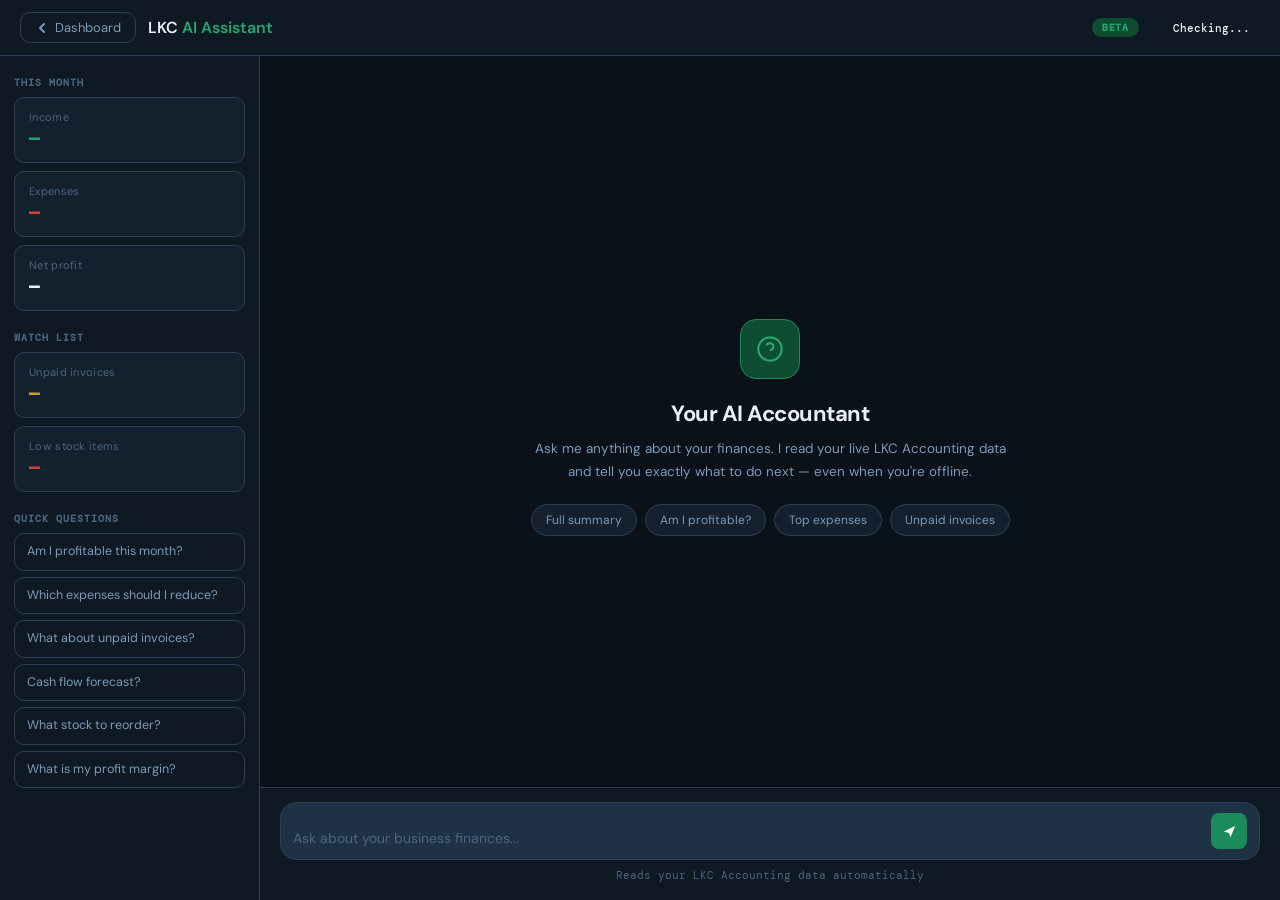
==== ai-assistant.html @ 9baa7f08 "Rename ai-assistan.html to ai-assistant.html" ====
<!DOCTYPE html>
<html lang="en">
<head>
<meta charset="UTF-8">
<meta name="viewport" content="width=device-width, initial-scale=1.0, viewport-fit=cover">
<meta name="apple-mobile-web-app-capable" content="yes">
<meta name="apple-mobile-web-app-title" content="AI Assistant">
<meta name="theme-color" content="#0f1923">
<title>AI Assistant — ProBooks</title>
<link rel="preconnect" href="https://fonts.googleapis.com">
<link href="https://fonts.googleapis.com/css2?family=DM+Sans:opsz,wght@9..40,300;9..40,400;9..40,500;9..40,600;9..40,700&family=DM+Mono:wght@400;500&display=swap" rel="stylesheet">
<style>
*,*::before,*::after{box-sizing:border-box;margin:0;padding:0;}
:root{
  --bg-deepest:#0a1119;
  --bg-dark:#0f1923;
  --bg-card:#14202e;
  --bg-card2:#1a2a3a;
  --bg-input:#1f3145;
  --border:#2a3f55;
  --border-light:#1e3047;
  --accent:#1a8c5a;
  --accent-light:#22a870;
  --accent-dim:#0e4d32;
  --gold:#c9a227;
  --gold-dim:#7a5c0e;
  --danger:#d94040;
  --warn:#d97706;
  --text-primary:#e8f0f8;
  --text-secondary:#7a9ab8;
  --text-muted:#4a6580;
  --radius:10px;
  --radius-lg:16px;
  --font:'DM Sans',system-ui,sans-serif;
  --mono:'DM Mono',monospace;
  --sidebar:260px;
  --topbar:56px;
}
html,body{height:100%;background:var(--bg-deepest);color:var(--text-primary);font-family:var(--font);font-size:15px;overflow:hidden;}

/* ── TOPBAR ── */
.topbar{position:fixed;left:0;right:0;top:0;height:var(--topbar);background:var(--bg-dark);border-bottom:1px solid var(--border);display:flex;align-items:center;padding:0 20px;gap:12px;z-index:100;}
.back-btn{display:flex;align-items:center;gap:6px;background:none;border:1.5px solid var(--border);border-radius:var(--radius);padding:6px 14px;color:var(--text-secondary);font-family:var(--font);font-size:13px;cursor:pointer;transition:all .15s;}
.back-btn:hover{border-color:var(--accent);color:var(--accent-light);}
.back-btn svg{width:14px;height:14px;stroke:currentColor;fill:none;stroke-width:2;stroke-linecap:round;}
.topbar-title{font-size:16px;font-weight:600;flex:1;}
.topbar-title span{color:var(--accent-light);}
.ai-badge{font-size:10px;font-weight:600;letter-spacing:.8px;text-transform:uppercase;background:var(--accent-dim);color:var(--accent-light);padding:3px 10px;border-radius:20px;font-family:var(--mono);}
.online-badge{font-size:11px;padding:3px 10px;border-radius:20px;font-weight:500;font-family:var(--mono);}
.online-badge.online{background:rgba(26,140,90,.2);color:var(--accent-light);}
.online-badge.offline{background:rgba(74,101,128,.15);color:var(--text-muted);}
.biz-label{font-size:12px;color:var(--gold);font-family:var(--mono);font-weight:500;}

/* ── LAYOUT ── */
.layout{display:flex;height:100vh;padding-top:var(--topbar);}

/* ── SIDEBAR ── */
.sidebar{width:var(--sidebar);flex-shrink:0;background:var(--bg-dark);border-right:1px solid var(--border);display:flex;flex-direction:column;overflow-y:auto;padding:20px 14px;gap:20px;}
.sidebar-section-label{font-size:10px;font-weight:600;color:var(--text-muted);letter-spacing:1px;text-transform:uppercase;font-family:var(--mono);margin-bottom:8px;}
.stat-card{background:var(--bg-card);border:1px solid var(--border);border-radius:var(--radius);padding:12px 14px;margin-bottom:8px;}
.stat-card:last-child{margin-bottom:0;}
.stat-name{font-size:11px;color:var(--text-muted);margin-bottom:4px;letter-spacing:.3px;}
.stat-value{font-size:17px;font-weight:700;font-family:var(--mono);letter-spacing:-.3px;}
.stat-value.pos{color:var(--accent-light);}
.stat-value.neg{color:var(--danger);}
.stat-value.warn{color:var(--gold);}
.stat-value.neutral{color:var(--text-primary);}
.chip-group{display:flex;flex-direction:column;gap:6px;}
.chip{background:none;border:1.5px solid var(--border);border-radius:var(--radius);padding:9px 12px;font-size:12.5px;color:var(--text-secondary);cursor:pointer;text-align:left;font-family:var(--font);line-height:1.4;transition:all .15s;}
.chip:hover{background:var(--accent-dim);border-color:var(--accent);color:var(--accent-light);}

/* ── CHAT AREA ── */
.chat-main{flex:1;display:flex;flex-direction:column;overflow:hidden;min-width:0;}
.messages{flex:1;overflow-y:auto;padding:28px 28px 16px;display:flex;flex-direction:column;gap:18px;scroll-behavior:smooth;}
.messages::-webkit-scrollbar{width:3px;}
.messages::-webkit-scrollbar-thumb{background:var(--border);border-radius:4px;}

/* ── WELCOME ── */
.welcome{max-width:480px;margin:auto;text-align:center;padding:20px 0;}
.welcome-icon{width:60px;height:60px;border-radius:var(--radius-lg);background:var(--accent-dim);border:1.5px solid var(--accent);display:flex;align-items:center;justify-content:center;margin:0 auto 20px;}
.welcome-icon svg{width:28px;height:28px;stroke:var(--accent-light);fill:none;stroke-width:1.8;}
.welcome h2{font-size:22px;font-weight:700;letter-spacing:-.5px;margin-bottom:10px;}
.welcome p{font-size:13.5px;color:var(--text-secondary);line-height:1.7;}
.welcome-chips{display:flex;flex-wrap:wrap;gap:8px;justify-content:center;margin-top:20px;}
.welcome-chip{background:var(--bg-card);border:1.5px solid var(--border);border-radius:20px;padding:7px 14px;font-size:12px;color:var(--text-secondary);cursor:pointer;font-family:var(--font);transition:all .15s;}
.welcome-chip:hover{border-color:var(--accent);color:var(--accent-light);}

/* ── MESSAGES ── */
.msg{display:flex;gap:10px;max-width:640px;}
.msg.user{flex-direction:row-reverse;align-self:flex-end;}
.msg.ai{align-self:flex-start;}
.avatar{width:32px;height:32px;border-radius:8px;display:flex;align-items:center;justify-content:center;font-size:10px;font-weight:700;font-family:var(--mono);flex-shrink:0;letter-spacing:.5px;}
.ai .avatar{background:var(--accent-dim);color:var(--accent-light);border:1px solid var(--accent);}
.user .avatar{background:var(--bg-card2);color:var(--text-secondary);border:1px solid var(--border);}
.bubble{padding:12px 15px;border-radius:var(--radius-lg);font-size:13.5px;line-height:1.7;max-width:520px;}
.ai .bubble{background:var(--bg-card);border:1px solid var(--border);color:var(--text-primary);border-radius:4px var(--radius-lg) var(--radius-lg) var(--radius-lg);}
.user .bubble{background:var(--bg-card2);border:1px solid var(--border-light);color:var(--text-primary);border-radius:var(--radius-lg) 4px var(--radius-lg) var(--radius-lg);}
.offline-note{font-size:11px;color:var(--text-muted);margin-top:6px;font-family:var(--mono);}

/* ── TYPING ── */
.typing-dots{display:flex;gap:5px;align-items:center;padding:2px 0;}
.dot{width:7px;height:7px;border-radius:50%;background:var(--text-muted);animation:pulse 1.3s infinite;}
.dot:nth-child(2){animation-delay:.22s;}
.dot:nth-child(3){animation-delay:.44s;}
@keyframes pulse{0%,60%,100%{opacity:.3;transform:scale(1)}30%{opacity:1;transform:scale(1.25)}}

/* ── INPUT BAR ── */
.input-bar{border-top:1px solid var(--border);background:var(--bg-dark);padding:14px 20px 18px;flex-shrink:0;}
.input-wrap{display:flex;gap:10px;align-items:flex-end;background:var(--bg-input);border:1.5px solid var(--border);border-radius:var(--radius-lg);padding:10px 12px;transition:border-color .2s;}
.input-wrap:focus-within{border-color:var(--accent);}
#userInput{flex:1;border:none;background:none;outline:none;font-size:14px;font-family:var(--font);color:var(--text-primary);resize:none;line-height:1.5;max-height:100px;min-height:21px;}
#userInput::placeholder{color:var(--text-muted);}
.send-btn{width:36px;height:36px;border-radius:8px;background:var(--accent);border:none;cursor:pointer;display:flex;align-items:center;justify-content:center;flex-shrink:0;transition:background .15s;}
.send-btn:hover{background:var(--accent-light);}
.send-btn:disabled{opacity:.35;cursor:not-allowed;}
.send-btn svg{width:15px;height:15px;fill:#fff;}
.input-hint{font-size:11px;color:var(--text-muted);text-align:center;margin-top:8px;font-family:var(--mono);}

/* ── OFFLINE BANNER ── */
.offline-banner{background:rgba(217,119,6,.12);border-bottom:1px solid rgba(217,119,6,.3);padding:8px 20px;font-size:12px;color:var(--gold);display:none;align-items:center;gap:8px;flex-shrink:0;}
.offline-banner.show{display:flex;}
.offline-banner svg{width:14px;height:14px;stroke:var(--gold);fill:none;stroke-width:2;flex-shrink:0;}

/* ── RESPONSIVE ── */
@media(max-width:720px){
  .sidebar{display:none;}
  .messages{padding:20px 16px 12px;}
  .input-bar{padding:10px 14px 14px;}
  .biz-label{display:none;}
}
</style>
</head>
<body>

<!-- TOPBAR -->
<div class="topbar">
  <button class="back-btn" onclick="goBack()">
    <svg viewBox="0 0 14 14"><path d="M9 11L5 7L9 3"/></svg>
    Dashboard
  </button>
  <span class="topbar-title">LKC <span>AI Assistant</span></span>
  <span class="ai-badge">Beta</span>
  <span class="biz-label" id="biz-label"></span>
  <span class="online-badge" id="online-badge">Checking...</span>
</div>

<!-- OFFLINE BANNER -->
<div class="offline-banner" id="offline-banner">
  <svg viewBox="0 0 24 24"><path d="M1 1l22 22M16.72 11.06A10.94 10.94 0 0 1 19 12.55M5 12.55a10.94 10.94 0 0 1 5.17-2.39M10.71 5.05A16 16 0 0 1 22.54 9M1.42 9a15.91 15.91 0 0 1 4.7-2.88M8.53 16.11a6 6 0 0 1 6.95 0M12 20h.01"/></svg>
  You're offline — using smart offline mode. Connect to the internet for full AI responses.
</div>

<!-- LAYOUT -->
<div class="layout">

  <!-- SIDEBAR -->
  <div class="sidebar">
    <div>
      <div class="sidebar-section-label">This month</div>
      <div class="stat-card"><div class="stat-name">Income</div><div class="stat-value pos" id="s-income">—</div></div>
      <div class="stat-card"><div class="stat-name">Expenses</div><div class="stat-value neg" id="s-expenses">—</div></div>
      <div class="stat-card"><div class="stat-name">Net profit</div><div class="stat-value" id="s-profit">—</div></div>
    </div>
    <div>
      <div class="sidebar-section-label">Watch list</div>
      <div class="stat-card"><div class="stat-name">Unpaid invoices</div><div class="stat-value warn" id="s-invoices">—</div></div>
      <div class="stat-card"><div class="stat-name">Low stock items</div><div class="stat-value neg" id="s-stock">—</div></div>
    </div>
    <div>
      <div class="sidebar-section-label">Quick questions</div>
      <div class="chip-group">
        <button class="chip" onclick="ask('Am I profitable this month?')">Am I profitable this month?</button>
        <button class="chip" onclick="ask('Which expenses should I reduce?')">Which expenses should I reduce?</button>
        <button class="chip" onclick="ask('What should I do about unpaid invoices?')">What about unpaid invoices?</button>
        <button class="chip" onclick="ask('Will I have cash flow problems next month?')">Cash flow forecast?</button>
        <button class="chip" onclick="ask('What stock should I reorder urgently?')">What stock to reorder?</button>
        <button class="chip" onclick="ask('What is my profit margin?')">What is my profit margin?</button>
      </div>
    </div>
  </div>

  <!-- CHAT -->
  <div class="chat-main">
    <div class="messages" id="messages">
      <div class="welcome" id="welcome">
        <div class="welcome-icon">
          <svg viewBox="0 0 24 24"><circle cx="12" cy="12" r="10"/><path d="M9.09 9a3 3 0 0 1 5.83 1c0 2-3 3-3 3"/><line x1="12" y1="17" x2="12.01" y2="17"/></svg>
        </div>
        <h2>Your AI Accountant</h2>
        <p>Ask me anything about your finances. I read your live LKC Accounting data and tell you exactly what to do next — even when you're offline.</p>
        <div class="welcome-chips">
          <span class="welcome-chip" onclick="ask('Give me a full summary of my business finances')">Full summary</span>
          <span class="welcome-chip" onclick="ask('Am I making a profit?')">Am I profitable?</span>
          <span class="welcome-chip" onclick="ask('What are my biggest expenses?')">Top expenses</span>
          <span class="welcome-chip" onclick="ask('Do I have any unpaid invoices?')">Unpaid invoices</span>
        </div>
      </div>
    </div>

    <div class="input-bar">
      <div class="input-wrap">
        <textarea id="userInput" rows="1" placeholder="Ask about your business finances..." onkeydown="handleKey(event)" oninput="autoResize(this)"></textarea>
        <button class="send-btn" id="sendBtn" onclick="sendMsg()">
          <svg viewBox="0 0 16 16"><path d="M2 8L14 2L9 14L7.5 9.5L2 8Z"/></svg>
        </button>
      </div>
      <p class="input-hint" id="input-hint">Reads your LKC Accounting data automatically</p>
    </div>
  </div>
</div>

<script>
// ═══════════════════════════════════════════
// DATA READER — reads exact keys from your app
// ═══════════════════════════════════════════
function readData() {
  const config   = safeGet('lkc_config', {});
  const income   = safeGet('lkc_income', []);
  const expenses = safeGet('lkc_expenses', []);
  const invoices = safeGet('lkc_invoices', []);
  const stock    = safeGet('lkc_stock', []);
  return { config, income, expenses, invoices, stock };
}

function safeGet(key, def) {
  try { const v = localStorage.getItem(key); return v ? JSON.parse(v) : def; }
  catch { return def; }
}

function buildContext() {
  const { config, income, expenses, invoices, stock } = readData();

  const now = new Date();
  const thisMonthStr = now.toISOString().slice(0, 7);

  const isThisMonth = r => r.date && r.date.startsWith(thisMonthStr);

  const monthIncome   = income.filter(isThisMonth).reduce((s, r) => s + parseFloat(r.amount || 0), 0);
  const monthExpenses = expenses.filter(isThisMonth).reduce((s, r) => s + parseFloat(r.amount || 0), 0);
  const totalIncome   = income.reduce((s, r) => s + parseFloat(r.amount || 0), 0);
  const totalExpenses = expenses.reduce((s, r) => s + parseFloat(r.amount || 0), 0);
  const netProfit     = totalIncome - totalExpenses;
  const monthProfit   = monthIncome - monthExpenses;
  const margin        = monthIncome > 0 ? Math.round(monthProfit / monthIncome * 100) : 0;

  const unpaidInvoices = invoices.filter(i => i.status === 'unpaid');
  const unpaidTotal    = unpaidInvoices.reduce((s, i) => s + parseFloat(i.total || 0), 0);

  const threshold = parseInt(config.lowStockThreshold || 5);
  const lowStock  = stock.filter(s => parseInt(s.qty || 0) <= threshold);

  // Expense breakdown
  const expByCat = {};
  expenses.filter(isThisMonth).forEach(e => {
    expByCat[e.cat] = (expByCat[e.cat] || 0) + parseFloat(e.amount || 0);
  });
  const topExpenses = Object.entries(expByCat)
    .sort((a, b) => b[1] - a[1])
    .slice(0, 5)
    .map(([c, v]) => `${c}: ${config.currency || 'KES'} ${v.toFixed(0)}`)
    .join(', ');

  // Income breakdown
  const incByCat = {};
  income.filter(isThisMonth).forEach(i => {
    incByCat[i.cat] = (incByCat[i.cat] || 0) + parseFloat(i.amount || 0);
  });
  const topIncome = Object.entries(incByCat)
    .sort((a, b) => b[1] - a[1])
    .slice(0, 3)
    .map(([c, v]) => `${c}: ${config.currency || 'KES'} ${v.toFixed(0)}`)
    .join(', ');

  const lowStockList = lowStock.map(s => `${s.name} (qty: ${s.qty} ${s.unit || ''})`).join(', ');

  const cur = config.currency || 'KES';

  return `
BUSINESS: ${config.bizName || 'Unknown'} | Type: ${config.bizType || 'Not set'} | Currency: ${cur}

THIS MONTH (${thisMonthStr}):
- Income: ${cur} ${monthIncome.toFixed(0)} | Sources: ${topIncome || 'none'}
- Expenses: ${cur} ${monthExpenses.toFixed(0)} | Top categories: ${topExpenses || 'none'}
- Net profit: ${cur} ${monthProfit.toFixed(0)} | Margin: ${margin}%

ALL TIME:
- Total income: ${cur} ${totalIncome.toFixed(0)}
- Total expenses: ${cur} ${totalExpenses.toFixed(0)}
- Net profit/loss: ${cur} ${netProfit.toFixed(0)}

INVOICES:
- Unpaid: ${unpaidInvoices.length} invoices worth ${cur} ${unpaidTotal.toFixed(0)}
- Clients: ${unpaidInvoices.map(i => i.client).join(', ') || 'none'}

STOCK:
- Total items: ${stock.length}
- Low stock (at/below threshold of ${threshold}): ${lowStock.length} items
${lowStockList ? '- Items: ' + lowStockList : ''}

RECORDS COUNT: ${income.length} income, ${expenses.length} expense, ${invoices.length} invoices, ${stock.length} stock items
`.trim();
}

// ═══════════════════════════════════════════
// UPDATE SIDEBAR STATS
// ═══════════════════════════════════════════
function updateSidebar() {
  const { config, income, expenses, invoices, stock } = readData();
  const cur = config.currency || 'KES';
  const fmt = n => cur + ' ' + parseFloat(n || 0).toLocaleString('en-KE', { maximumFractionDigits: 0 });

  const now = new Date();
  const thisMonthStr = now.toISOString().slice(0, 7);
  const isThisMonth = r => r.date && r.date.startsWith(thisMonthStr);

  const monthInc = income.filter(isThisMonth).reduce((s, r) => s + parseFloat(r.amount || 0), 0);
  const monthExp = expenses.filter(isThisMonth).reduce((s, r) => s + parseFloat(r.amount || 0), 0);
  const monthProfit = monthInc - monthExp;
  const threshold = parseInt(config.lowStockThreshold || 5);
  const lowStockCount = stock.filter(s => parseInt(s.qty || 0) <= threshold).length;
  const unpaidInv = invoices.filter(i => i.status === 'unpaid');
  const unpaidTotal = unpaidInv.reduce((s, i) => s + parseFloat(i.total || 0), 0);

  document.getElementById('s-income').textContent   = monthInc   ? fmt(monthInc)   : '—';
  document.getElementById('s-expenses').textContent = monthExp   ? fmt(monthExp)   : '—';

  const profEl = document.getElementById('s-profit');
  profEl.textContent  = (monthInc || monthExp) ? fmt(monthProfit) : '—';
  profEl.className    = 'stat-value ' + (monthProfit >= 0 ? 'pos' : 'neg');

  document.getElementById('s-invoices').textContent = unpaidTotal ? fmt(unpaidTotal) + ' (' + unpaidInv.length + ')' : '—';
  document.getElementById('s-stock').textContent    = lowStockCount ? lowStockCount + ' items' : '—';

  const bizName = config.bizName || '';
  if (bizName) document.getElementById('biz-label').textContent = bizName;
}

// ═══════════════════════════════════════════
// OFFLINE FALLBACK — rule-based responses
// ═══════════════════════════════════════════
function offlineAnswer(question) {
  const { config, income, expenses, invoices, stock } = readData();
  const cur = config.currency || 'KES';
  const fmt = n => cur + ' ' + parseFloat(n || 0).toLocaleString('en-KE', { maximumFractionDigits: 0 });
  const q = question.toLowerCase();

  const now = new Date();
  const thisMonthStr = now.toISOString().slice(0, 7);
  const isThisMonth = r => r.date && r.date.startsWith(thisMonthStr);

  const monthInc = income.filter(isThisMonth).reduce((s, r) => s + parseFloat(r.amount || 0), 0);
  const monthExp = expenses.filter(isThisMonth).reduce((s, r) => s + parseFloat(r.amount || 0), 0);
  const monthProfit = monthInc - monthExp;
  const margin = monthInc > 0 ? Math.round(monthProfit / monthInc * 100) : 0;
  const threshold = parseInt(config.lowStockThreshold || 5);
  const lowStock = stock.filter(s => parseInt(s.qty || 0) <= threshold);
  const unpaidInv = invoices.filter(i => i.status === 'unpaid');
  const unpaidTotal = unpaidInv.reduce((s, i) => s + parseFloat(i.total || 0), 0);

  const expByCat = {};
  expenses.filter(isThisMonth).forEach(e => {
    expByCat[e.cat] = (expByCat[e.cat] || 0) + parseFloat(e.amount || 0);
  });
  const topExp = Object.entries(expByCat).sort((a, b) => b[1] - a[1]);

  // Match question to response
  if (q.includes('profit') || q.includes('profitable') || q.includes('making money')) {
    if (!monthInc && !monthExp) return "No transactions recorded this month yet. Start by adding your income and expenses in the app.";
    if (monthProfit > 0) return `Yes — you're profitable this month. Income is ${fmt(monthInc)}, expenses are ${fmt(monthExp)}, giving you a net profit of ${fmt(monthProfit)} (${margin}% margin). Action: keep expenses below ${fmt(monthInc * 0.6)} to stay healthy.`;
    return `You're running at a loss this month. Income: ${fmt(monthInc)}, Expenses: ${fmt(monthExp)}, Loss: ${fmt(Math.abs(monthProfit))}. Action: identify which expense category is highest and look for ways to reduce it.`;
  }

  if (q.includes('expense') || q.includes('spending') || q.includes('cost') || q.includes('cut')) {
    if (topExp.length === 0) return "No expenses recorded this month yet. Add your expenses in the Expenses section.";
    const top3 = topExp.slice(0, 3).map(([c, v]) => `${c} (${fmt(v)})`).join(', ');
    return `Your top expenses this month are: ${top3}. Total spending: ${fmt(monthExp)}. Action: review your #1 expense — ${topExp[0]?.[0] || 'unknown'} at ${fmt(topExp[0]?.[1] || 0)} — and see if any part of it can be reduced or negotiated.`;
  }

  if (q.includes('invoice') || q.includes('unpaid') || q.includes('owed') || q.includes('clients owe')) {
    if (unpaidInv.length === 0) return "Great news — you have no unpaid invoices right now. All clients are settled.";
    const clients = unpaidInv.map(i => i.client).join(', ');
    return `You have ${unpaidInv.length} unpaid invoice${unpaidInv.length > 1 ? 's' : ''} worth ${fmt(unpaidTotal)}. Client${unpaidInv.length > 1 ? 's' : ''}: ${clients}. Action: send a payment reminder to the oldest unpaid invoice today — the longer you wait, the harder it gets to collect.`;
  }

  if (q.includes('stock') || q.includes('reorder') || q.includes('inventory') || q.includes('low')) {
    if (lowStock.length === 0) return "All your stock items are above the reorder level. No urgent restocking needed.";
    const items = lowStock.slice(0, 4).map(s => `${s.name} (${s.qty} ${s.unit || ''} left)`).join(', ');
    return `You have ${lowStock.length} item${lowStock.length > 1 ? 's' : ''} running low: ${items}. Action: reorder ${lowStock[0]?.name || 'the first item'} urgently to avoid running out and losing sales.`;
  }

  if (q.includes('cash flow') || q.includes('next month') || q.includes('forecast')) {
    const avg = monthInc > 0 ? monthInc : 0;
    return `Based on this month, your income is ${fmt(monthInc)} and expenses are ${fmt(monthExp)}. ${monthProfit >= 0 ? `You have a buffer of ${fmt(monthProfit)} — try to keep this as a reserve.` : `You're spending more than you earn by ${fmt(Math.abs(monthProfit))} — urgent action needed to reduce costs or increase income.`} Action: aim to collect those unpaid invoices (${fmt(unpaidTotal)}) this week to improve your cash position.`;
  }

  if (q.includes('summary') || q.includes('overview') || q.includes('how am i doing') || q.includes('status')) {
    const status = monthProfit >= 0 ? 'profitable' : 'running at a loss';
    return `${config.bizName || 'Your business'} is currently ${status}. This month: income ${fmt(monthInc)}, expenses ${fmt(monthExp)}, net ${fmt(monthProfit)} (${margin}% margin). You have ${unpaidInv.length} unpaid invoice${unpaidInv.length !== 1 ? 's' : ''} worth ${fmt(unpaidTotal)} and ${lowStock.length} low stock alert${lowStock.length !== 1 ? 's' : ''}. Action: ${unpaidTotal > 0 ? 'chase your unpaid invoices first — that money is already earned.' : lowStock.length > 0 ? 'restock low items before you run out.' : 'keep monitoring your expense-to-income ratio.'}`;
  }

  if (q.includes('margin') || q.includes('percentage') || q.includes('%')) {
    return `Your profit margin this month is ${margin}%. Income: ${fmt(monthInc)}, Profit: ${fmt(monthProfit)}. ${margin >= 30 ? 'That\'s a healthy margin — well done.' : margin >= 10 ? 'Margin is moderate. Look for ways to cut costs or raise prices slightly.' : 'Margin is thin. Focus on reducing your top expense category to improve it.'} Action: aim for at least a 25% margin consistently.`;
  }

  if (q.includes('income') || q.includes('revenue') || q.includes('sales') || q.includes('earning')) {
    const incByCat = {};
    income.filter(isThisMonth).forEach(i => { incByCat[i.cat] = (incByCat[i.cat] || 0) + parseFloat(i.amount || 0); });
    const top = Object.entries(incByCat).sort((a, b) => b[1] - a[1]).slice(0, 3).map(([c, v]) => `${c}: ${fmt(v)}`).join(', ');
    return `This month's income is ${fmt(monthInc)}. Top sources: ${top || 'no records yet'}. Action: focus on growing your #1 income source — it's your most proven revenue stream.`;
  }

  // Default
  return `Based on your data: income this month is ${fmt(monthInc)}, expenses are ${fmt(monthExp)}, profit is ${fmt(monthProfit)}. You have ${unpaidInv.length} unpaid invoice${unpaidInv.length !== 1 ? 's' : ''} and ${lowStock.length} low stock alert${lowStock.length !== 1 ? 's' : ''}. Connect to the internet for a more detailed answer to your question.`;
}

// ═══════════════════════════════════════════
// CHAT ENGINE
// ═══════════════════════════════════════════
const chatHistory = [];

function addMsg(role, text, isOffline = false) {
  chatHistory.push({ role, content: text });

  const welcome = document.getElementById('welcome');
  if (welcome) welcome.remove();

  const wrap = document.getElementById('messages');
  const div  = document.createElement('div');
  div.className = 'msg ' + (role === 'user' ? 'user' : 'ai');

  const av  = document.createElement('div');
  av.className = 'avatar';
  av.textContent = role === 'user' ? 'YOU' : 'AI';

  const bub = document.createElement('div');
  bub.className = 'bubble';
  bub.textContent = text;

  if (isOffline) {
    const note = document.createElement('div');
    note.className = 'offline-note';
    note.textContent = '⚡ Offline mode — connect for full AI';
    bub.appendChild(note);
  }

  div.appendChild(av);
  div.appendChild(bub);
  wrap.appendChild(div);
  wrap.scrollTop = wrap.scrollHeight;
}

function showTyping() {
  const wrap = document.getElementById('messages');
  const div  = document.createElement('div');
  div.className = 'msg ai';
  div.id = 'typing-indicator';
  const av  = document.createElement('div');
  av.className = 'avatar';
  av.textContent = 'AI';
  const bub = document.createElement('div');
  bub.className = 'bubble';
  bub.innerHTML = '<div class="typing-dots"><div class="dot"></div><div class="dot"></div><div class="dot"></div></div>';
  div.appendChild(av);
  div.appendChild(bub);
  wrap.appendChild(div);
  wrap.scrollTop = wrap.scrollHeight;
}

function removeTyping() {
  const el = document.getElementById('typing-indicator');
  if (el) el.remove();
}

function ask(text) {
  document.getElementById('userInput').value = text;
  sendMsg();
}

function handleKey(e) {
  if (e.key === 'Enter' && !e.shiftKey) { e.preventDefault(); sendMsg(); }
}

function autoResize(el) {
  el.style.height = 'auto';
  el.style.height = Math.min(el.scrollHeight, 100) + 'px';
}

async function sendMsg() {
  const input = document.getElementById('userInput');
  const btn   = document.getElementById('sendBtn');
  const text  = input.value.trim();
  if (!text) return;

  addMsg('user', text);
  input.value = '';
  input.style.height = 'auto';
  btn.disabled = true;
  showTyping();

  // ── OFFLINE MODE ──
  if (!navigator.onLine) {
    await new Promise(r => setTimeout(r, 600)); // feels natural
    removeTyping();
    const reply = offlineAnswer(text);
    addMsg('assistant', reply, true);
    btn.disabled = false;
    input.focus();
    return;
  }

  // ── ONLINE MODE — full AI ──
  const systemPrompt = `You are a smart AI accounting assistant built into LKC Accounting — a professional accounting app for African businesses.

Your job: analyze the user's real business data below and give SHORT, DIRECT, ACTIONABLE advice.

Rules:
- Keep replies under 140 words
- Be specific — use actual figures from the data
- Always end with ONE concrete action the owner should take today
- Speak like a trusted advisor, not a chatbot
- Use the local currency shown in the data
- If data is missing or zero, acknowledge briefly and still give useful advice
- Never mention Claude, Anthropic, or that you are an AI

CURRENT BUSINESS DATA:
${buildContext()}`;

  try {
    const res = await fetch('https://api.anthropic.com/v1/messages', {
      method: 'POST',
      headers: {
        'Content-Type': 'application/json',
        'anthropic-version': '2023-06-01',
        'anthropic-dangerous-direct-browser-access': 'true',
        'x-api-key': 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
      },
      body: JSON.stringify({
        model: 'claude-sonnet-4-6',
        max_tokens: 1000,
        system: systemPrompt,
        messages: chatHistory.slice(-10)
      })
    });

    if (!res.ok) {
      const errData = await res.json().catch(() => ({}));
      console.error('API error:', res.status, errData);
      throw new Error('API returned ' + res.status);
    }

    const data = await res.json();
    removeTyping();
    const reply = data.content?.find(b => b.type === 'text')?.text || 'Sorry, I could not get a response right now.';
    addMsg('assistant', reply);
  } catch (err) {
    console.error('Request failed:', err);
    removeTyping();
    // Fallback to offline if network fails
    const reply = offlineAnswer(text);
    addMsg('assistant', reply, true);
  }

  btn.disabled = false;
  input.focus();
}

// ═══════════════════════════════════════════
// ONLINE / OFFLINE STATUS
// ═══════════════════════════════════════════
function updateStatus() {
  const badge  = document.getElementById('online-badge');
  const banner = document.getElementById('offline-banner');
  const hint   = document.getElementById('input-hint');
  if (navigator.onLine) {
    badge.textContent  = 'Online';
    badge.className    = 'online-badge online';
    banner.classList.remove('show');
    hint.textContent   = 'Reads your LKC Accounting data automatically';
  } else {
    badge.textContent  = 'Offline';
    badge.className    = 'online-badge offline';
    banner.classList.add('show');
    hint.textContent   = 'Offline mode active — basic answers available';
  }
}

function goBack() {
  if (window.history.length > 1) window.history.back();
  else window.location.href = 'index.html';
}

// ═══════════════════════════════════════════
// INIT
// ═══════════════════════════════════════════
window.addEventListener('load', () => {
  updateSidebar();
  updateStatus();
  window.addEventListener('online',  updateStatus);
  window.addEventListener('offline', updateStatus);
});
</script>
</body>
</html>
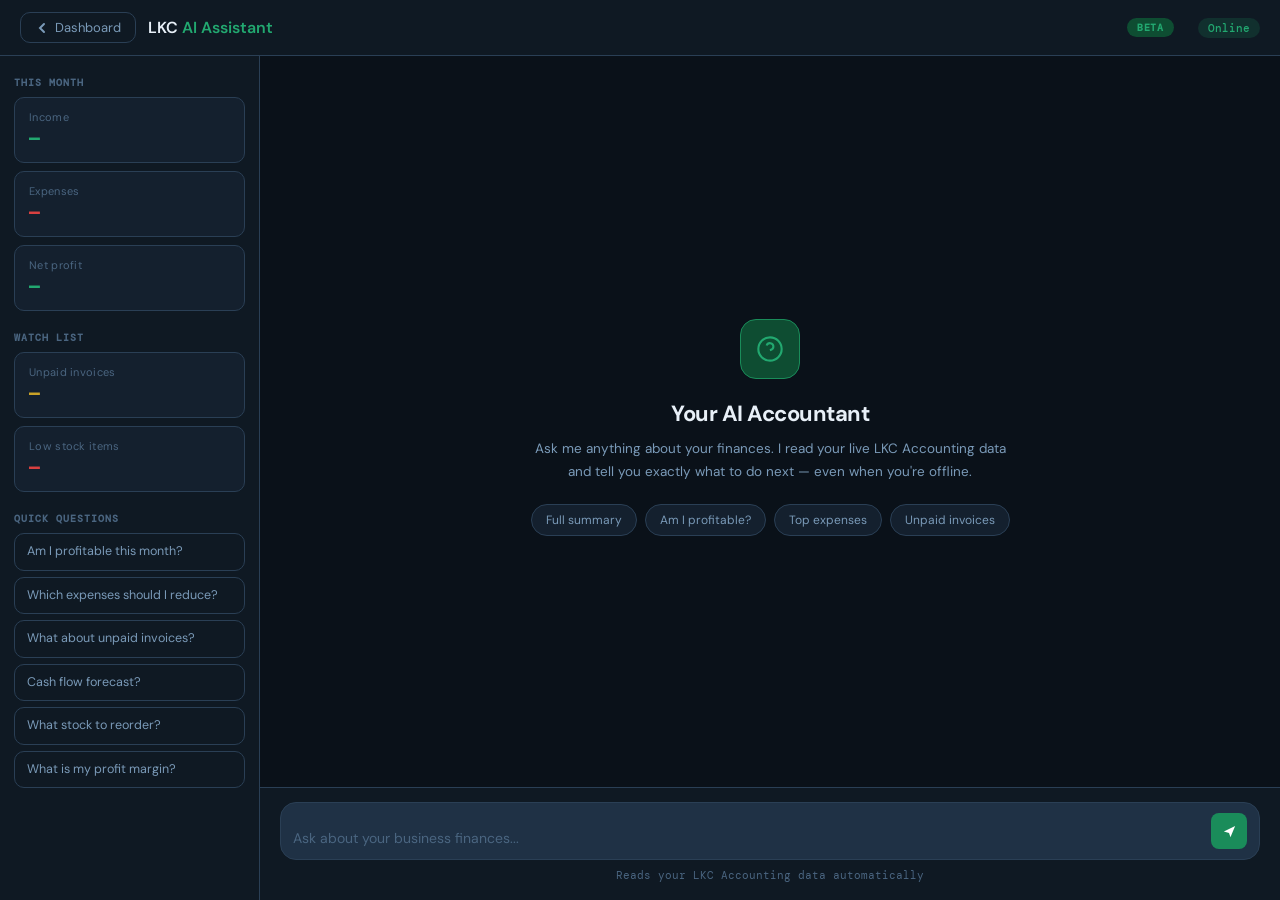
==== commit 63e25ff8: "Update and rename ai-assistant (2).html to ai-assistant.html" ====
--- a/ai-assistant.html
+++ b/ai-assistant.html
@@ -6,7 +6,7 @@
 <meta name="apple-mobile-web-app-capable" content="yes">
 <meta name="apple-mobile-web-app-title" content="AI Assistant">
 <meta name="theme-color" content="#0f1923">
-<title>AI Assistant — ProBooks</title>
+<title>AI Assistant — LKC Accounting</title>
 <link rel="preconnect" href="https://fonts.googleapis.com">
 <link href="https://fonts.googleapis.com/css2?family=DM+Sans:opsz,wght@9..40,300;9..40,400;9..40,500;9..40,600;9..40,700&family=DM+Mono:wght@400;500&display=swap" rel="stylesheet">
 <style>
@@ -508,7 +508,10 @@
     return;
   }
 
-  // ── ONLINE MODE — full AI ──
+  // ── ONLINE MODE — calls your secure backend ──
+  // After deploying to Render, replace the URL below with your actual Render URL
+  const BACKEND_URL = 'lkc-ai-backend.vercel.app';
+
   const systemPrompt = `You are a smart AI accounting assistant built into LKC Accounting — a professional accounting app for African businesses.
 
 Your job: analyze the user's real business data below and give SHORT, DIRECT, ACTIONABLE advice.
@@ -526,17 +529,10 @@
 ${buildContext()}`;
 
   try {
-    const res = await fetch('https://api.anthropic.com/v1/messages', {
+    const res = await fetch(BACKEND_URL, {
       method: 'POST',
-      headers: {
-        'Content-Type': 'application/json',
-        'anthropic-version': '2023-06-01',
-        'anthropic-dangerous-direct-browser-access': 'true',
-        'x-api-key': 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
-      },
+      headers: { 'Content-Type': 'application/json' },
       body: JSON.stringify({
-        model: 'claude-sonnet-4-6',
-        max_tokens: 1000,
         system: systemPrompt,
         messages: chatHistory.slice(-10)
       })
@@ -544,8 +540,8 @@
 
     if (!res.ok) {
       const errData = await res.json().catch(() => ({}));
-      console.error('API error:', res.status, errData);
-      throw new Error('API returned ' + res.status);
+      console.error('Backend error:', res.status, errData);
+      throw new Error('Backend returned ' + res.status);
     }
 
     const data = await res.json();
@@ -555,7 +551,7 @@
   } catch (err) {
     console.error('Request failed:', err);
     removeTyping();
-    // Fallback to offline if network fails
+    // Fallback to offline if backend unreachable
     const reply = offlineAnswer(text);
     addMsg('assistant', reply, true);
   }
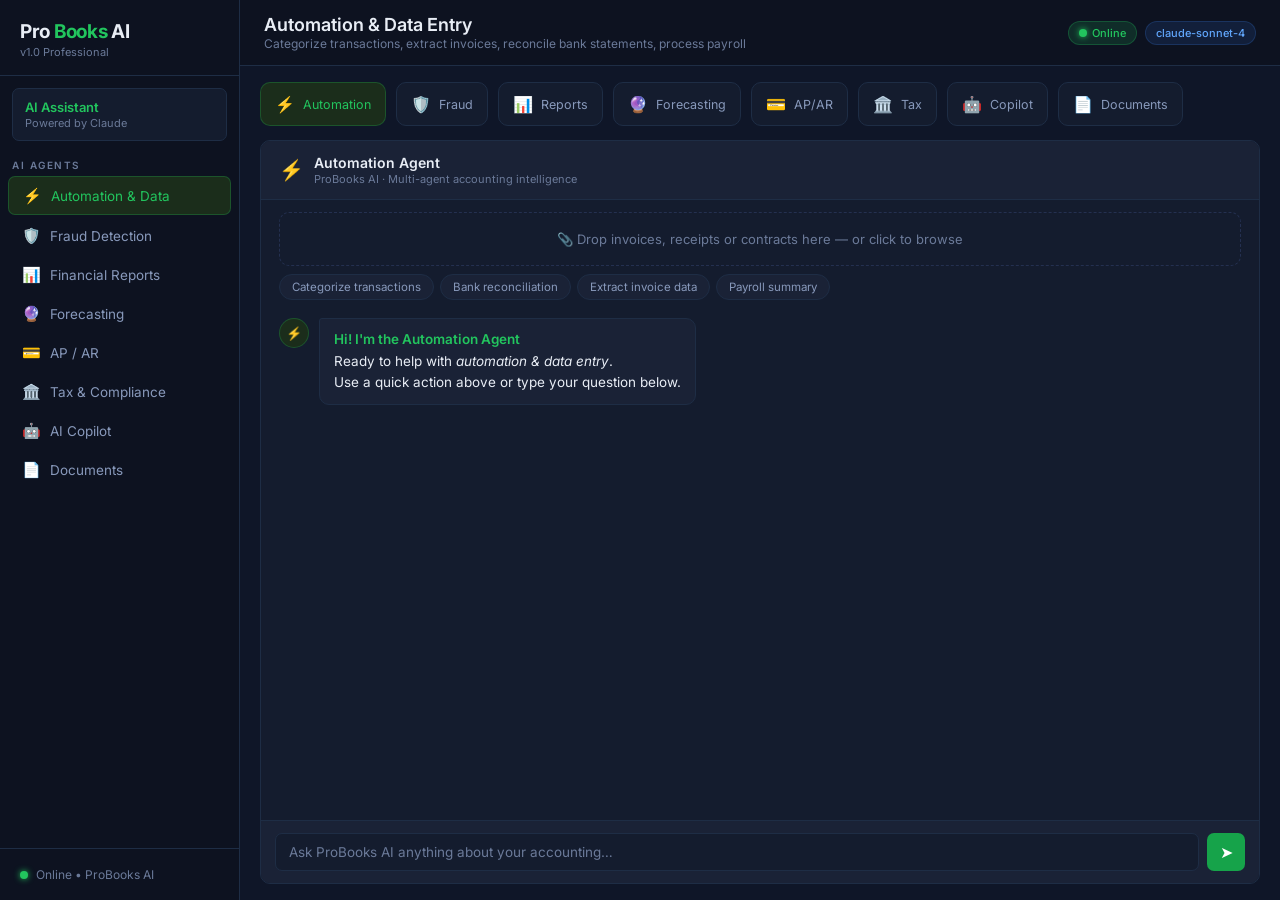
==== commit 53faff9e: "Rename probooks-ai.html to ai-assistant.html" ====
--- a/ai-assistant.html
+++ b/ai-assistant.html
@@ -1,599 +1,704 @@
 <!DOCTYPE html>
 <html lang="en">
 <head>
-<meta charset="UTF-8">
-<meta name="viewport" content="width=device-width, initial-scale=1.0, viewport-fit=cover">
-<meta name="apple-mobile-web-app-capable" content="yes">
-<meta name="apple-mobile-web-app-title" content="AI Assistant">
-<meta name="theme-color" content="#0f1923">
-<title>AI Assistant — LKC Accounting</title>
-<link rel="preconnect" href="https://fonts.googleapis.com">
-<link href="https://fonts.googleapis.com/css2?family=DM+Sans:opsz,wght@9..40,300;9..40,400;9..40,500;9..40,600;9..40,700&family=DM+Mono:wght@400;500&display=swap" rel="stylesheet">
-<style>
-*,*::before,*::after{box-sizing:border-box;margin:0;padding:0;}
-:root{
-  --bg-deepest:#0a1119;
-  --bg-dark:#0f1923;
-  --bg-card:#14202e;
-  --bg-card2:#1a2a3a;
-  --bg-input:#1f3145;
-  --border:#2a3f55;
-  --border-light:#1e3047;
-  --accent:#1a8c5a;
-  --accent-light:#22a870;
-  --accent-dim:#0e4d32;
-  --gold:#c9a227;
-  --gold-dim:#7a5c0e;
-  --danger:#d94040;
-  --warn:#d97706;
-  --text-primary:#e8f0f8;
-  --text-secondary:#7a9ab8;
-  --text-muted:#4a6580;
-  --radius:10px;
-  --radius-lg:16px;
-  --font:'DM Sans',system-ui,sans-serif;
-  --mono:'DM Mono',monospace;
-  --sidebar:260px;
-  --topbar:56px;
-}
-html,body{height:100%;background:var(--bg-deepest);color:var(--text-primary);font-family:var(--font);font-size:15px;overflow:hidden;}
-
-/* ── TOPBAR ── */
-.topbar{position:fixed;left:0;right:0;top:0;height:var(--topbar);background:var(--bg-dark);border-bottom:1px solid var(--border);display:flex;align-items:center;padding:0 20px;gap:12px;z-index:100;}
-.back-btn{display:flex;align-items:center;gap:6px;background:none;border:1.5px solid var(--border);border-radius:var(--radius);padding:6px 14px;color:var(--text-secondary);font-family:var(--font);font-size:13px;cursor:pointer;transition:all .15s;}
-.back-btn:hover{border-color:var(--accent);color:var(--accent-light);}
-.back-btn svg{width:14px;height:14px;stroke:currentColor;fill:none;stroke-width:2;stroke-linecap:round;}
-.topbar-title{font-size:16px;font-weight:600;flex:1;}
-.topbar-title span{color:var(--accent-light);}
-.ai-badge{font-size:10px;font-weight:600;letter-spacing:.8px;text-transform:uppercase;background:var(--accent-dim);color:var(--accent-light);padding:3px 10px;border-radius:20px;font-family:var(--mono);}
-.online-badge{font-size:11px;padding:3px 10px;border-radius:20px;font-weight:500;font-family:var(--mono);}
-.online-badge.online{background:rgba(26,140,90,.2);color:var(--accent-light);}
-.online-badge.offline{background:rgba(74,101,128,.15);color:var(--text-muted);}
-.biz-label{font-size:12px;color:var(--gold);font-family:var(--mono);font-weight:500;}
-
-/* ── LAYOUT ── */
-.layout{display:flex;height:100vh;padding-top:var(--topbar);}
-
-/* ── SIDEBAR ── */
-.sidebar{width:var(--sidebar);flex-shrink:0;background:var(--bg-dark);border-right:1px solid var(--border);display:flex;flex-direction:column;overflow-y:auto;padding:20px 14px;gap:20px;}
-.sidebar-section-label{font-size:10px;font-weight:600;color:var(--text-muted);letter-spacing:1px;text-transform:uppercase;font-family:var(--mono);margin-bottom:8px;}
-.stat-card{background:var(--bg-card);border:1px solid var(--border);border-radius:var(--radius);padding:12px 14px;margin-bottom:8px;}
-.stat-card:last-child{margin-bottom:0;}
-.stat-name{font-size:11px;color:var(--text-muted);margin-bottom:4px;letter-spacing:.3px;}
-.stat-value{font-size:17px;font-weight:700;font-family:var(--mono);letter-spacing:-.3px;}
-.stat-value.pos{color:var(--accent-light);}
-.stat-value.neg{color:var(--danger);}
-.stat-value.warn{color:var(--gold);}
-.stat-value.neutral{color:var(--text-primary);}
-.chip-group{display:flex;flex-direction:column;gap:6px;}
-.chip{background:none;border:1.5px solid var(--border);border-radius:var(--radius);padding:9px 12px;font-size:12.5px;color:var(--text-secondary);cursor:pointer;text-align:left;font-family:var(--font);line-height:1.4;transition:all .15s;}
-.chip:hover{background:var(--accent-dim);border-color:var(--accent);color:var(--accent-light);}
-
-/* ── CHAT AREA ── */
-.chat-main{flex:1;display:flex;flex-direction:column;overflow:hidden;min-width:0;}
-.messages{flex:1;overflow-y:auto;padding:28px 28px 16px;display:flex;flex-direction:column;gap:18px;scroll-behavior:smooth;}
-.messages::-webkit-scrollbar{width:3px;}
-.messages::-webkit-scrollbar-thumb{background:var(--border);border-radius:4px;}
-
-/* ── WELCOME ── */
-.welcome{max-width:480px;margin:auto;text-align:center;padding:20px 0;}
-.welcome-icon{width:60px;height:60px;border-radius:var(--radius-lg);background:var(--accent-dim);border:1.5px solid var(--accent);display:flex;align-items:center;justify-content:center;margin:0 auto 20px;}
-.welcome-icon svg{width:28px;height:28px;stroke:var(--accent-light);fill:none;stroke-width:1.8;}
-.welcome h2{font-size:22px;font-weight:700;letter-spacing:-.5px;margin-bottom:10px;}
-.welcome p{font-size:13.5px;color:var(--text-secondary);line-height:1.7;}
-.welcome-chips{display:flex;flex-wrap:wrap;gap:8px;justify-content:center;margin-top:20px;}
-.welcome-chip{background:var(--bg-card);border:1.5px solid var(--border);border-radius:20px;padding:7px 14px;font-size:12px;color:var(--text-secondary);cursor:pointer;font-family:var(--font);transition:all .15s;}
-.welcome-chip:hover{border-color:var(--accent);color:var(--accent-light);}
-
-/* ── MESSAGES ── */
-.msg{display:flex;gap:10px;max-width:640px;}
-.msg.user{flex-direction:row-reverse;align-self:flex-end;}
-.msg.ai{align-self:flex-start;}
-.avatar{width:32px;height:32px;border-radius:8px;display:flex;align-items:center;justify-content:center;font-size:10px;font-weight:700;font-family:var(--mono);flex-shrink:0;letter-spacing:.5px;}
-.ai .avatar{background:var(--accent-dim);color:var(--accent-light);border:1px solid var(--accent);}
-.user .avatar{background:var(--bg-card2);color:var(--text-secondary);border:1px solid var(--border);}
-.bubble{padding:12px 15px;border-radius:var(--radius-lg);font-size:13.5px;line-height:1.7;max-width:520px;}
-.ai .bubble{background:var(--bg-card);border:1px solid var(--border);color:var(--text-primary);border-radius:4px var(--radius-lg) var(--radius-lg) var(--radius-lg);}
-.user .bubble{background:var(--bg-card2);border:1px solid var(--border-light);color:var(--text-primary);border-radius:var(--radius-lg) 4px var(--radius-lg) var(--radius-lg);}
-.offline-note{font-size:11px;color:var(--text-muted);margin-top:6px;font-family:var(--mono);}
-
-/* ── TYPING ── */
-.typing-dots{display:flex;gap:5px;align-items:center;padding:2px 0;}
-.dot{width:7px;height:7px;border-radius:50%;background:var(--text-muted);animation:pulse 1.3s infinite;}
-.dot:nth-child(2){animation-delay:.22s;}
-.dot:nth-child(3){animation-delay:.44s;}
-@keyframes pulse{0%,60%,100%{opacity:.3;transform:scale(1)}30%{opacity:1;transform:scale(1.25)}}
-
-/* ── INPUT BAR ── */
-.input-bar{border-top:1px solid var(--border);background:var(--bg-dark);padding:14px 20px 18px;flex-shrink:0;}
-.input-wrap{display:flex;gap:10px;align-items:flex-end;background:var(--bg-input);border:1.5px solid var(--border);border-radius:var(--radius-lg);padding:10px 12px;transition:border-color .2s;}
-.input-wrap:focus-within{border-color:var(--accent);}
-#userInput{flex:1;border:none;background:none;outline:none;font-size:14px;font-family:var(--font);color:var(--text-primary);resize:none;line-height:1.5;max-height:100px;min-height:21px;}
-#userInput::placeholder{color:var(--text-muted);}
-.send-btn{width:36px;height:36px;border-radius:8px;background:var(--accent);border:none;cursor:pointer;display:flex;align-items:center;justify-content:center;flex-shrink:0;transition:background .15s;}
-.send-btn:hover{background:var(--accent-light);}
-.send-btn:disabled{opacity:.35;cursor:not-allowed;}
-.send-btn svg{width:15px;height:15px;fill:#fff;}
-.input-hint{font-size:11px;color:var(--text-muted);text-align:center;margin-top:8px;font-family:var(--mono);}
-
-/* ── OFFLINE BANNER ── */
-.offline-banner{background:rgba(217,119,6,.12);border-bottom:1px solid rgba(217,119,6,.3);padding:8px 20px;font-size:12px;color:var(--gold);display:none;align-items:center;gap:8px;flex-shrink:0;}
-.offline-banner.show{display:flex;}
-.offline-banner svg{width:14px;height:14px;stroke:var(--gold);fill:none;stroke-width:2;flex-shrink:0;}
-
-/* ── RESPONSIVE ── */
-@media(max-width:720px){
-  .sidebar{display:none;}
-  .messages{padding:20px 16px 12px;}
-  .input-bar{padding:10px 14px 14px;}
-  .biz-label{display:none;}
-}
-</style>
+  <meta charset="UTF-8" />
+  <meta name="viewport" content="width=device-width, initial-scale=1.0" />
+  <title>ProBooks AI Assistant</title>
+  <link href="https://fonts.googleapis.com/css2?family=Inter:wght@300;400;500;600;700&display=swap" rel="stylesheet" />
+  <style>
+    /* ── PROBOOKS DARK THEME (matches screenshot exactly) ── */
+    :root {
+      --bg-deepest:  #0a0e1a;
+      --bg-sidebar:  #0d1220;
+      --bg-main:     #0f1628;
+      --bg-card:     #141c2e;
+      --bg-card2:    #1a2236;
+      --bg-hover:    #1e2840;
+      --bg-active:   #1b2d1b;
+      --green:       #22c55e;
+      --green-dim:   #16a34a;
+      --green-glow:  rgba(34,197,94,.15);
+      --green-border:rgba(34,197,94,.25);
+      --red:         #ef4444;
+      --red-dim:     #dc2626;
+      --yellow:      #f59e0b;
+      --text-white:  #e8edf5;
+      --text-muted:  #6b7a99;
+      --text-label:  #8899bb;
+      --border:      #1e2d45;
+      --border2:     #243050;
+      --radius:      10px;
+      --radius-sm:   7px;
+    }
+    *, *::before, *::after { box-sizing: border-box; margin: 0; padding: 0; }
+    html, body { height: 100%; font-family: 'Inter', sans-serif; }
+    body {
+      background: var(--bg-deepest);
+      color: var(--text-white);
+      display: flex; height: 100vh; overflow: hidden;
+    }
+
+    /* ── OFFLINE BANNER ── */
+    #offline-bar {
+      display: none; position: fixed; top: 0; left: 0; right: 0; z-index: 9999;
+      background: var(--red-dim); color: #fff; text-align: center;
+      padding: 9px 16px; font-size: 13px; font-weight: 500;
+    }
+    body.is-offline #offline-bar { display: block; }
+    body.is-offline { padding-top: 38px; }
+
+    /* ── SIDEBAR ── */
+    .sidebar {
+      width: 240px; min-width: 240px;
+      background: var(--bg-sidebar);
+      border-right: 1px solid var(--border);
+      display: flex; flex-direction: column;
+      overflow-y: auto;
+    }
+    .brand {
+      padding: 20px 20px 16px;
+      border-bottom: 1px solid var(--border);
+    }
+    .brand-name { font-size: 19px; font-weight: 700; letter-spacing: -.3px; }
+    .brand-name span { color: var(--green); }
+    .brand-sub { font-size: 11px; color: var(--text-muted); margin-top: 2px; }
+
+    .company-badge {
+      margin: 12px 12px 0;
+      background: var(--bg-card);
+      border: 1px solid var(--border);
+      border-radius: var(--radius-sm);
+      padding: 10px 12px;
+    }
+    .company-name { font-size: 13px; font-weight: 600; color: var(--green); }
+    .company-type { font-size: 11px; color: var(--text-muted); margin-top: 1px; }
+
+    .nav-section {
+      padding: 18px 12px 4px;
+      font-size: 10px; font-weight: 600; letter-spacing: 1.5px;
+      text-transform: uppercase; color: var(--text-muted);
+    }
+    .nav-item {
+      display: flex; align-items: center; gap: 10px;
+      padding: 9px 14px; margin: 1px 8px;
+      border-radius: var(--radius-sm); cursor: pointer;
+      font-size: 13.5px; color: var(--text-label);
+      transition: all .15s; user-select: none;
+    }
+    .nav-item:hover { background: var(--bg-hover); color: var(--text-white); }
+    .nav-item.active {
+      background: var(--bg-active);
+      color: var(--green);
+      border: 1px solid var(--green-border);
+    }
+    .nav-item .ni { font-size: 15px; width: 18px; text-align: center; }
+
+    .sidebar-bottom {
+      margin-top: auto;
+      border-top: 1px solid var(--border);
+      padding: 10px 8px;
+    }
+    .conn-pill {
+      display: flex; align-items: center; gap: 8px;
+      padding: 8px 12px; border-radius: var(--radius-sm);
+      font-size: 12px; color: var(--text-muted);
+    }
+    .dot {
+      width: 8px; height: 8px; border-radius: 50%;
+      background: var(--green); flex-shrink: 0;
+      box-shadow: 0 0 6px var(--green);
+      animation: blink 2.5s infinite;
+    }
+    body.is-offline .dot { background: var(--red); box-shadow: 0 0 6px var(--red); animation: none; }
+    @keyframes blink { 0%,100%{opacity:1}50%{opacity:.35} }
+
+    /* ── MAIN ── */
+    .main {
+      flex: 1; display: flex; flex-direction: column;
+      overflow: hidden; background: var(--bg-main);
+    }
+
+    /* ── TOPBAR ── */
+    .topbar {
+      background: var(--bg-sidebar);
+      border-bottom: 1px solid var(--border);
+      padding: 14px 24px;
+      display: flex; align-items: center; justify-content: space-between;
+      flex-shrink: 0;
+    }
+    .topbar-left h1 {
+      font-size: 18px; font-weight: 600; color: var(--text-white);
+    }
+    .topbar-left p { font-size: 12px; color: var(--text-muted); margin-top: 1px; }
+    .topbar-right { display: flex; gap: 8px; align-items: center; }
+    .pill {
+      display: inline-flex; align-items: center; gap: 5px;
+      padding: 4px 10px; border-radius: 100px; font-size: 11px; font-weight: 500;
+    }
+    .pill-green { background: var(--green-glow); color: var(--green); border: 1px solid var(--green-border); }
+    .pill-blue { background: rgba(59,130,246,.12); color: #60a5fa; border: 1px solid rgba(59,130,246,.2); }
+    .online-indicator {
+      width: 8px; height: 8px; border-radius: 50%;
+      background: var(--green); box-shadow: 0 0 6px var(--green);
+    }
+    body.is-offline .online-indicator { background: var(--red); box-shadow: none; }
+
+    /* ── AGENT CARDS ROW ── */
+    .agents-row {
+      display: flex; gap: 10px;
+      padding: 16px 20px 0; overflow-x: auto; flex-shrink: 0;
+      scrollbar-width: none;
+    }
+    .agents-row::-webkit-scrollbar { display: none; }
+    .agent-card {
+      background: var(--bg-card);
+      border: 1px solid var(--border);
+      border-radius: var(--radius);
+      padding: 11px 14px;
+      cursor: pointer; transition: all .15s;
+      white-space: nowrap; flex-shrink: 0;
+      display: flex; align-items: center; gap: 8px;
+      font-size: 12.5px; color: var(--text-label);
+    }
+    .agent-card:hover { background: var(--bg-hover); border-color: var(--border2); color: var(--text-white); }
+    .agent-card.active {
+      background: var(--bg-active);
+      border-color: var(--green-border);
+      color: var(--green);
+    }
+    .agent-card .ac-icon { font-size: 16px; }
+
+    /* ── CHAT AREA ── */
+    .chat-wrap {
+      flex: 1; display: flex; flex-direction: column;
+      margin: 14px 20px 16px; min-height: 0;
+      background: var(--bg-card);
+      border: 1px solid var(--border);
+      border-radius: var(--radius);
+      overflow: hidden; position: relative;
+    }
+
+    /* OFFLINE OVERLAY */
+    .offline-overlay {
+      display: none; position: absolute; inset: 0; z-index: 10;
+      background: rgba(10,14,26,.88); backdrop-filter: blur(4px);
+      align-items: center; justify-content: center; flex-direction: column;
+      gap: 14px; text-align: center; padding: 40px;
+    }
+    body.is-offline .offline-overlay { display: flex; }
+    .oo-icon { font-size: 48px; }
+    .oo-title { font-size: 18px; font-weight: 600; color: var(--text-white); }
+    .oo-text { font-size: 13px; color: var(--text-muted); max-width: 300px; line-height: 1.6; }
+    .oo-badge {
+      background: var(--red-dim); color: #fff;
+      border-radius: 100px; padding: 5px 16px; font-size: 12px;
+    }
+
+    /* CHAT HEADER */
+    .chat-header {
+      padding: 13px 18px;
+      border-bottom: 1px solid var(--border);
+      display: flex; align-items: center; gap: 10px;
+      background: var(--bg-card2); flex-shrink: 0;
+    }
+    .ch-icon { font-size: 20px; }
+    .ch-name { font-size: 14px; font-weight: 600; }
+    .ch-sub { font-size: 11px; color: var(--text-muted); margin-top: 1px; }
+
+    /* MESSAGES */
+    .messages {
+      flex: 1; overflow-y: auto; padding: 18px;
+      display: flex; flex-direction: column; gap: 14px;
+      scrollbar-width: thin; scrollbar-color: var(--border) transparent;
+    }
+    .msg { display: flex; gap: 10px; max-width: 86%; }
+    .msg.user { align-self: flex-end; flex-direction: row-reverse; }
+    .msg-av {
+      width: 30px; height: 30px; border-radius: 50%; flex-shrink: 0;
+      display: flex; align-items: center; justify-content: center; font-size: 13px;
+    }
+    .msg.ai .msg-av { background: var(--bg-active); border: 1px solid var(--green-border); color: var(--green); }
+    .msg.user .msg-av { background: var(--bg-card2); border: 1px solid var(--border); }
+    .bubble {
+      padding: 10px 14px; border-radius: 10px;
+      font-size: 13.5px; line-height: 1.6;
+    }
+    .msg.ai .bubble {
+      background: var(--bg-card2); border: 1px solid var(--border);
+      border-top-left-radius: 3px; color: var(--text-white);
+    }
+    .msg.user .bubble {
+      background: var(--green-dim); color: #fff;
+      border-top-right-radius: 3px;
+    }
+    .bubble b, .bubble strong { color: var(--green); font-weight: 600; }
+    .bubble .tag {
+      background: rgba(34,197,94,.1); color: var(--green);
+      border-radius: 4px; padding: 1px 6px; font-size: 11px;
+      font-family: monospace; margin: 1px;
+    }
+    .bubble .warn { color: var(--red); font-weight: 600; }
+    .bubble .ok { color: var(--green); font-weight: 600; }
+
+    /* typing */
+    .typing { display: flex; gap: 4px; padding: 6px 2px; align-items: center; }
+    .typing span {
+      width: 6px; height: 6px; border-radius: 50%;
+      background: var(--green); opacity: .4;
+      animation: typebounce .8s infinite;
+    }
+    .typing span:nth-child(2) { animation-delay:.15s }
+    .typing span:nth-child(3) { animation-delay:.3s }
+    @keyframes typebounce { 0%,80%,100%{transform:translateY(0);opacity:.4}40%{transform:translateY(-5px);opacity:1} }
+
+    /* QUICK CHIPS */
+    .quick-chips {
+      display: flex; flex-wrap: wrap; gap: 6px;
+      padding: 8px 18px 0; flex-shrink: 0;
+    }
+    .qchip {
+      background: var(--bg-card2); border: 1px solid var(--border);
+      border-radius: 100px; padding: 5px 12px;
+      font-size: 11.5px; cursor: pointer; color: var(--text-label);
+      transition: all .12s; font-family: 'Inter', sans-serif;
+    }
+    .qchip:hover { border-color: var(--green-border); color: var(--green); background: var(--green-glow); }
+
+    /* INPUT */
+    .input-row {
+      padding: 12px 14px; border-top: 1px solid var(--border);
+      display: flex; gap: 8px; align-items: flex-end; flex-shrink: 0;
+      background: var(--bg-card2);
+    }
+    .chat-ta {
+      flex: 1; background: var(--bg-card);
+      border: 1px solid var(--border); border-radius: var(--radius-sm);
+      padding: 10px 13px; color: var(--text-white);
+      font-family: 'Inter', sans-serif; font-size: 13.5px;
+      resize: none; outline: none; max-height: 110px;
+      transition: border-color .15s;
+    }
+    .chat-ta::placeholder { color: var(--text-muted); }
+    .chat-ta:focus { border-color: var(--green-border); }
+    .send-btn {
+      width: 38px; height: 38px; border-radius: var(--radius-sm);
+      background: var(--green-dim); color: #fff; border: none;
+      cursor: pointer; font-size: 16px; display: flex;
+      align-items: center; justify-content: center;
+      transition: all .15s; flex-shrink: 0;
+    }
+    .send-btn:hover { background: var(--green); }
+    .send-btn:disabled { opacity: .35; cursor: not-allowed; }
+
+    /* UPLOAD ZONE */
+    .upload-zone {
+      margin: 12px 18px 0;
+      border: 1.5px dashed var(--border2); border-radius: var(--radius);
+      padding: 18px; text-align: center; cursor: pointer;
+      transition: all .2s; font-size: 13px; color: var(--text-muted);
+      flex-shrink: 0;
+    }
+    .upload-zone:hover { border-color: var(--green-border); color: var(--green); background: var(--green-glow); }
+    .upload-zone.drag { border-color: var(--green); background: var(--green-glow); }
+    #filein { display: none; }
+
+    /* scrollbar */
+    .messages::-webkit-scrollbar { width: 4px; }
+    .messages::-webkit-scrollbar-track { background: transparent; }
+    .messages::-webkit-scrollbar-thumb { background: var(--border); border-radius: 4px; }
+  </style>
 </head>
 <body>
 
-<!-- TOPBAR -->
-<div class="topbar">
-  <button class="back-btn" onclick="goBack()">
-    <svg viewBox="0 0 14 14"><path d="M9 11L5 7L9 3"/></svg>
-    Dashboard
-  </button>
-  <span class="topbar-title">LKC <span>AI Assistant</span></span>
-  <span class="ai-badge">Beta</span>
-  <span class="biz-label" id="biz-label"></span>
-  <span class="online-badge" id="online-badge">Checking...</span>
-</div>
-
-<!-- OFFLINE BANNER -->
-<div class="offline-banner" id="offline-banner">
-  <svg viewBox="0 0 24 24"><path d="M1 1l22 22M16.72 11.06A10.94 10.94 0 0 1 19 12.55M5 12.55a10.94 10.94 0 0 1 5.17-2.39M10.71 5.05A16 16 0 0 1 22.54 9M1.42 9a15.91 15.91 0 0 1 4.7-2.88M8.53 16.11a6 6 0 0 1 6.95 0M12 20h.01"/></svg>
-  You're offline — using smart offline mode. Connect to the internet for full AI responses.
-</div>
-
-<!-- LAYOUT -->
-<div class="layout">
-
-  <!-- SIDEBAR -->
-  <div class="sidebar">
-    <div>
-      <div class="sidebar-section-label">This month</div>
-      <div class="stat-card"><div class="stat-name">Income</div><div class="stat-value pos" id="s-income">—</div></div>
-      <div class="stat-card"><div class="stat-name">Expenses</div><div class="stat-value neg" id="s-expenses">—</div></div>
-      <div class="stat-card"><div class="stat-name">Net profit</div><div class="stat-value" id="s-profit">—</div></div>
+<div id="offline-bar">📡 You are offline — ProBooks AI needs internet. All other features work normally.</div>
+
+<!-- SIDEBAR (matches ProBooks sidebar) -->
+<nav class="sidebar">
+  <div class="brand">
+    <div class="brand-name">Pro <span>Books</span> AI</div>
+    <div class="brand-sub">v1.0 Professional</div>
+  </div>
+
+  <div class="company-badge">
+    <div class="company-name" id="co-name">AI Assistant</div>
+    <div class="company-type">Powered by Claude</div>
+  </div>
+
+  <div class="nav-section">AI Agents</div>
+  <div class="nav-item active" id="nav-automation" onclick="go('automation')">
+    <span class="ni">⚡</span> Automation & Data
+  </div>
+  <div class="nav-item" id="nav-fraud" onclick="go('fraud')">
+    <span class="ni">🛡️</span> Fraud Detection
+  </div>
+  <div class="nav-item" id="nav-reporting" onclick="go('reporting')">
+    <span class="ni">📊</span> Financial Reports
+  </div>
+  <div class="nav-item" id="nav-forecasting" onclick="go('forecasting')">
+    <span class="ni">🔮</span> Forecasting
+  </div>
+  <div class="nav-item" id="nav-ap_ar" onclick="go('ap_ar')">
+    <span class="ni">💳</span> AP / AR
+  </div>
+  <div class="nav-item" id="nav-tax" onclick="go('tax')">
+    <span class="ni">🏛️</span> Tax & Compliance
+  </div>
+  <div class="nav-item" id="nav-copilot" onclick="go('copilot')">
+    <span class="ni">🤖</span> AI Copilot
+  </div>
+  <div class="nav-item" id="nav-documents" onclick="go('documents')">
+    <span class="ni">📄</span> Documents
+  </div>
+
+  <div class="sidebar-bottom">
+    <div class="conn-pill">
+      <div class="dot"></div>
+      <span id="conn-txt">Online • ProBooks AI</span>
     </div>
-    <div>
-      <div class="sidebar-section-label">Watch list</div>
-      <div class="stat-card"><div class="stat-name">Unpaid invoices</div><div class="stat-value warn" id="s-invoices">—</div></div>
-      <div class="stat-card"><div class="stat-name">Low stock items</div><div class="stat-value neg" id="s-stock">—</div></div>
+  </div>
+</nav>
+
+<!-- MAIN -->
+<div class="main">
+  <!-- TOPBAR -->
+  <div class="topbar">
+    <div class="topbar-left">
+      <h1 id="top-title">Automation & Data Entry</h1>
+      <p id="top-desc">Categorize transactions, extract invoices, reconcile bank statements</p>
     </div>
-    <div>
-      <div class="sidebar-section-label">Quick questions</div>
-      <div class="chip-group">
-        <button class="chip" onclick="ask('Am I profitable this month?')">Am I profitable this month?</button>
-        <button class="chip" onclick="ask('Which expenses should I reduce?')">Which expenses should I reduce?</button>
-        <button class="chip" onclick="ask('What should I do about unpaid invoices?')">What about unpaid invoices?</button>
-        <button class="chip" onclick="ask('Will I have cash flow problems next month?')">Cash flow forecast?</button>
-        <button class="chip" onclick="ask('What stock should I reorder urgently?')">What stock to reorder?</button>
-        <button class="chip" onclick="ask('What is my profit margin?')">What is my profit margin?</button>
+    <div class="topbar-right">
+      <span class="pill pill-green"><span class="online-indicator"></span> <span id="conn-status">Online</span></span>
+      <span class="pill pill-blue">claude-sonnet-4</span>
+    </div>
+  </div>
+
+  <!-- AGENT SELECTOR ROW -->
+  <div class="agents-row" id="agents-row">
+    <div class="agent-card active" id="ac-automation" onclick="go('automation')"><span class="ac-icon">⚡</span>Automation</div>
+    <div class="agent-card" id="ac-fraud" onclick="go('fraud')"><span class="ac-icon">🛡️</span>Fraud</div>
+    <div class="agent-card" id="ac-reporting" onclick="go('reporting')"><span class="ac-icon">📊</span>Reports</div>
+    <div class="agent-card" id="ac-forecasting" onclick="go('forecasting')"><span class="ac-icon">🔮</span>Forecasting</div>
+    <div class="agent-card" id="ac-ap_ar" onclick="go('ap_ar')"><span class="ac-icon">💳</span>AP/AR</div>
+    <div class="agent-card" id="ac-tax" onclick="go('tax')"><span class="ac-icon">🏛️</span>Tax</div>
+    <div class="agent-card" id="ac-copilot" onclick="go('copilot')"><span class="ac-icon">🤖</span>Copilot</div>
+    <div class="agent-card" id="ac-documents" onclick="go('documents')"><span class="ac-icon">📄</span>Documents</div>
+  </div>
+
+  <!-- CHAT PANEL -->
+  <div class="chat-wrap">
+    <!-- Offline overlay -->
+    <div class="offline-overlay">
+      <div class="oo-icon">📡</div>
+      <div class="oo-title">No Internet Connection</div>
+      <div class="oo-text">ProBooks AI needs internet to work. Please connect your phone or computer to WiFi or mobile data, then try again. Your accounting data is safe.</div>
+      <div class="oo-badge">All other ProBooks features still work offline</div>
+    </div>
+
+    <!-- Chat header -->
+    <div class="chat-header">
+      <div class="ch-icon" id="ch-icon">⚡</div>
+      <div>
+        <div class="ch-name" id="ch-name">Automation Agent</div>
+        <div class="ch-sub">ProBooks AI · Multi-agent accounting intelligence</div>
       </div>
     </div>
-  </div>
-
-  <!-- CHAT -->
-  <div class="chat-main">
-    <div class="messages" id="messages">
-      <div class="welcome" id="welcome">
-        <div class="welcome-icon">
-          <svg viewBox="0 0 24 24"><circle cx="12" cy="12" r="10"/><path d="M9.09 9a3 3 0 0 1 5.83 1c0 2-3 3-3 3"/><line x1="12" y1="17" x2="12.01" y2="17"/></svg>
-        </div>
-        <h2>Your AI Accountant</h2>
-        <p>Ask me anything about your finances. I read your live LKC Accounting data and tell you exactly what to do next — even when you're offline.</p>
-        <div class="welcome-chips">
-          <span class="welcome-chip" onclick="ask('Give me a full summary of my business finances')">Full summary</span>
-          <span class="welcome-chip" onclick="ask('Am I making a profit?')">Am I profitable?</span>
-          <span class="welcome-chip" onclick="ask('What are my biggest expenses?')">Top expenses</span>
-          <span class="welcome-chip" onclick="ask('Do I have any unpaid invoices?')">Unpaid invoices</span>
-        </div>
-      </div>
+
+    <!-- Upload zone (shown for document-capable agents) -->
+    <div class="upload-zone" id="upload-zone" style="display:none"
+      onclick="document.getElementById('filein').click()"
+      ondrop="dropFile(event)" ondragover="dragOn(event)" ondragleave="dragOff(event)">
+      📎 Drop invoices, receipts or contracts here — or click to browse
     </div>
-
-    <div class="input-bar">
-      <div class="input-wrap">
-        <textarea id="userInput" rows="1" placeholder="Ask about your business finances..." onkeydown="handleKey(event)" oninput="autoResize(this)"></textarea>
-        <button class="send-btn" id="sendBtn" onclick="sendMsg()">
-          <svg viewBox="0 0 16 16"><path d="M2 8L14 2L9 14L7.5 9.5L2 8Z"/></svg>
-        </button>
-      </div>
-      <p class="input-hint" id="input-hint">Reads your LKC Accounting data automatically</p>
+    <input type="file" id="filein" accept=".pdf,.png,.jpg,.jpeg,.csv,.xlsx,.txt" onchange="pickFile(event)" />
+
+    <!-- Quick chips -->
+    <div class="quick-chips" id="qchips"></div>
+
+    <!-- Messages -->
+    <div class="messages" id="msgs"></div>
+
+    <!-- Input -->
+    <div class="input-row">
+      <textarea class="chat-ta" id="ta" rows="1"
+        placeholder="Ask ProBooks AI anything about your accounting…"
+        onkeydown="onKey(event)" oninput="grow(this)"></textarea>
+      <button class="send-btn" id="sbtn" onclick="send()">➤</button>
     </div>
   </div>
 </div>
 
 <script>
-// ═══════════════════════════════════════════
-// DATA READER — reads exact keys from your app
-// ═══════════════════════════════════════════
-function readData() {
-  const config   = safeGet('lkc_config', {});
-  const income   = safeGet('lkc_income', []);
-  const expenses = safeGet('lkc_expenses', []);
-  const invoices = safeGet('lkc_invoices', []);
-  const stock    = safeGet('lkc_stock', []);
-  return { config, income, expenses, invoices, stock };
+// ─── AGENTS ───────────────────────────────────────────────────────────────────
+const A = {
+  automation: {
+    name:'Automation Agent', icon:'⚡',
+    title:'Automation & Data Entry',
+    desc:'Categorize transactions, extract invoices, reconcile bank statements, process payroll',
+    upload:true,
+    chips:['Categorize transactions','Bank reconciliation','Extract invoice data','Payroll summary'],
+    prompts:['Categorize my latest transactions and assign GL codes','Run bank reconciliation and flag unmatched items','Extract and post data from the uploaded invoice','Generate payroll summary and net pay calculations'],
+    sys:`You are the ProBooks AI Automation Agent for a Kenyan accounting software called ProBooks.
+Capabilities: transaction categorization with GL codes, invoice/receipt OCR extraction, bank reconciliation, payroll processing.
+Always use KES currency. Provide GL codes (e.g. 6000-Salaries, 5100-COGS), journal entry formats, and posting instructions.
+Be concise, structured, and use bullet points. Flag items needing human review.`
+  },
+  fraud: {
+    name:'Fraud Detection Agent', icon:'🛡️',
+    title:'Anomaly Detection & Fraud Prevention',
+    desc:'Flag unusual transactions, duplicate payments, and compliance risks',
+    upload:false,
+    chips:['Scan for duplicates','Flag anomalies','Audit trail review','Vendor fraud check'],
+    prompts:['Scan for duplicate payments in the last 30 days','Flag unusual transaction patterns this month','Review audit trail and identify compliance risks','Check for potential vendor fraud patterns'],
+    sys:`You are the ProBooks AI Fraud Detection Agent for a Kenyan accounting software.
+Capabilities: duplicate detection, statistical anomalies, round-number analysis, Benford's Law, audit trail compliance.
+Use RISK LEVELS: 🔴 HIGH | 🟡 MEDIUM | 🟢 LOW
+Format: [RISK LEVEL] Finding → Evidence → Recommended Action
+Always explain WHY something is flagged. Use KES currency.`
+  },
+  reporting: {
+    name:'Reporting Agent', icon:'📊',
+    title:'Financial Reporting & Analysis',
+    desc:'Generate P&L, balance sheet, cash flow statements, answer financial questions',
+    upload:false,
+    chips:['Income statement','Balance sheet','Revenue last quarter','Variance analysis'],
+    prompts:['Generate income statement for this month with variance analysis','Show current balance sheet with commentary','What was my total revenue last quarter?','Explain major variances vs budget this period'],
+    sys:`You are the ProBooks AI Reporting Agent for a Kenyan accounting software called ProBooks.
+Capabilities: P&L, Balance Sheet, Cash Flow, natural language queries, variance analysis, multi-entity consolidation.
+Always provide KES figures, key ratios (GPM, NPM, current ratio), plain-language explanation, and 2-3 actionable insights.
+Format financial statements properly with debits/credits in accounting format.`
+  },
+  forecasting: {
+    name:'Forecasting Agent', icon:'🔮',
+    title:'Forecasting & Predictive Analytics',
+    desc:'Cash flow forecasts, revenue predictions, budget analysis, scenario modeling',
+    upload:false,
+    chips:['90-day cash flow forecast','Revenue prediction','Sales drop 10% scenario','Budget vs actual'],
+    prompts:['Forecast cash flow for the next 90 days','Predict next quarter revenue based on historical trends','Model the financial impact if sales drop 10%','Analyze budget vs actual with trend insights'],
+    sys:`You are the ProBooks AI Forecasting Agent for a Kenyan accounting software.
+Capabilities: 30/60/90-day cash flow forecasting, revenue forecasting, scenario modeling (optimistic/base/pessimistic), budget vs actual.
+Always state assumptions, provide 3 scenarios, confidence level, and risk factors. Use KES currency.
+Present forecasts in clear time-series format with actionable recommendations.`
+  },
+  ap_ar: {
+    name:'AP/AR Agent', icon:'💳',
+    title:'Accounts Payable & Receivable',
+    desc:'Invoice matching, aging analysis, vendor risk scoring, payment reminders',
+    upload:true,
+    chips:['3-way match','AR aging analysis','Vendor risk score','Payment reminders'],
+    prompts:['Run 3-way match on pending invoices (PO, receipt, invoice)','Show AR aging analysis and prioritize collections','Score vendor risk for my top suppliers','Draft payment reminder sequence for overdue invoices'],
+    sys:`You are the ProBooks AI AP/AR Agent for a Kenyan accounting software.
+Capabilities: 3-way matching, AR aging (0-30, 31-60, 61-90, 90+), vendor risk scoring 0-100, customer credit assessment, payment reminder escalation.
+Format findings with Priority: URGENT | HIGH | NORMAL, amount in KES, days outstanding, recommended action.`
+  },
+  tax: {
+    name:'Tax & Compliance Agent', icon:'🏛️',
+    title:'Tax & Compliance',
+    desc:'VAT, PAYE, corporate tax, KRA compliance checks, audit preparation',
+    upload:false,
+    chips:['VAT calculation','KRA compliance check','Tax provision','Audit checklist'],
+    prompts:['Calculate VAT liability for this quarter','Run compliance check against KRA requirements','Automate income tax provision for year-end','Prepare audit checklist and flag high-risk areas'],
+    sys:`You are the ProBooks AI Tax & Compliance Agent specialized in Kenyan tax law.
+Capabilities: VAT (16% standard), PAYE with graduated bands + NSSF/SHIF, Corporate income tax (30%), WHT rates, KRA iTax compliance, transfer pricing, IAS 12 tax provisions.
+Always cite tax rate, calculation method, filing deadline (iTax), and penalty for non-compliance. Flag URGENT deadlines within 30 days. Use KES currency.`
+  },
+  copilot: {
+    name:'AI Copilot', icon:'🤖',
+    title:'AI Assistant & Copilot',
+    desc:'Ask anything in plain language — journal entries, concepts, workflows, guidance',
+    upload:false,
+    chips:['How to record depreciation','Explain double-entry','Suggest journal entry','Month-end checklist'],
+    prompts:['How do I record monthly depreciation journal entries?','Explain double-entry bookkeeping simply with an example','Suggest journal entries for a KES 120,000 prepaid insurance payment','Give me a month-end closing checklist'],
+    sys:`You are ProBooks AI Copilot — a friendly, expert accounting assistant for ProBooks software used in Kenya.
+Help with: accounting concepts in plain language, journal entries (Dr/Cr format), step-by-step workflows, IFRS/IAS standards, chart of accounts advice, month-end procedures.
+Be warm and educational. Always: answer directly, give a KES example, add a best practice tip.
+Format journal entries as: Dr [Account] KES X | Cr [Account] KES X`
+  },
+  documents: {
+    name:'Document Agent', icon:'📄',
+    title:'Document Intelligence',
+    desc:'Analyze contracts, enforce expense policies, classify and archive documents',
+    upload:true,
+    chips:['Analyze contract','Check expense policy','Classify documents','Expense audit'],
+    prompts:['Extract key financial terms from the uploaded contract','Check if uploaded expenses comply with company policy','Classify and suggest filing categories for uploaded documents','Audit expense claims and flag non-compliant items'],
+    sys:`You are the ProBooks AI Document Intelligence Agent for a Kenyan accounting software.
+Capabilities: contract financial term extraction, expense policy enforcement, document classification, smart archiving, key financial risk identification.
+For each document provide: 1) Document Type, 2) Key Extracted Data (table), 3) Financial Risk/Compliance Flags, 4) Recommended Action & Archive Location, 5) Retention period per Kenya law.`
+  }
+};
+
+// ─── STATE ────────────────────────────────────────────────────────────────────
+let agent = 'automation';
+let history = {}; // per-agent conversation
+Object.keys(A).forEach(k => history[k] = []);
+let loading = false;
+let fileText = null, fileName = null;
+
+// ─── ONLINE/OFFLINE ───────────────────────────────────────────────────────────
+function updateNet() {
+  const on = navigator.onLine;
+  document.body.classList.toggle('is-offline', !on);
+  document.getElementById('conn-txt').textContent = on ? 'Online • ProBooks AI' : 'Offline • AI unavailable';
+  document.getElementById('conn-status').textContent = on ? 'Online' : 'Offline';
 }
-
-function safeGet(key, def) {
-  try { const v = localStorage.getItem(key); return v ? JSON.parse(v) : def; }
-  catch { return def; }
+window.addEventListener('online', updateNet);
+window.addEventListener('offline', updateNet);
+updateNet();
+
+// ─── SWITCH AGENT ────────────────────────────────────────────────────────────
+function go(key) {
+  agent = key;
+  const ag = A[key];
+  // sidebar
+  document.querySelectorAll('.nav-item').forEach(e => e.classList.remove('active'));
+  document.getElementById('nav-' + key).classList.add('active');
+  // agent row
+  document.querySelectorAll('.agent-card').forEach(e => e.classList.remove('active'));
+  document.getElementById('ac-' + key).classList.add('active');
+  // topbar
+  document.getElementById('top-title').textContent = ag.title;
+  document.getElementById('top-desc').textContent = ag.desc;
+  // chat header
+  document.getElementById('ch-icon').textContent = ag.icon;
+  document.getElementById('ch-name').textContent = ag.name;
+  // upload
+  document.getElementById('upload-zone').style.display = ag.upload ? 'block' : 'none';
+  // quick chips
+  const qc = document.getElementById('qchips');
+  qc.innerHTML = '';
+  ag.chips.forEach((label, i) => {
+    const b = document.createElement('button');
+    b.className = 'qchip'; b.textContent = label;
+    b.onclick = () => fire(ag.prompts[i]);
+    qc.appendChild(b);
+  });
+  renderMsgs();
 }
 
-function buildContext() {
-  const { config, income, expenses, invoices, stock } = readData();
-
-  const now = new Date();
-  const thisMonthStr = now.toISOString().slice(0, 7);
-
-  const isThisMonth = r => r.date && r.date.startsWith(thisMonthStr);
-
-  const monthIncome   = income.filter(isThisMonth).reduce((s, r) => s + parseFloat(r.amount || 0), 0);
-  const monthExpenses = expenses.filter(isThisMonth).reduce((s, r) => s + parseFloat(r.amount || 0), 0);
-  const totalIncome   = income.reduce((s, r) => s + parseFloat(r.amount || 0), 0);
-  const totalExpenses = expenses.reduce((s, r) => s + parseFloat(r.amount || 0), 0);
-  const netProfit     = totalIncome - totalExpenses;
-  const monthProfit   = monthIncome - monthExpenses;
-  const margin        = monthIncome > 0 ? Math.round(monthProfit / monthIncome * 100) : 0;
-
-  const unpaidInvoices = invoices.filter(i => i.status === 'unpaid');
-  const unpaidTotal    = unpaidInvoices.reduce((s, i) => s + parseFloat(i.total || 0), 0);
-
-  const threshold = parseInt(config.lowStockThreshold || 5);
-  const lowStock  = stock.filter(s => parseInt(s.qty || 0) <= threshold);
-
-  // Expense breakdown
-  const expByCat = {};
-  expenses.filter(isThisMonth).forEach(e => {
-    expByCat[e.cat] = (expByCat[e.cat] || 0) + parseFloat(e.amount || 0);
-  });
-  const topExpenses = Object.entries(expByCat)
-    .sort((a, b) => b[1] - a[1])
-    .slice(0, 5)
-    .map(([c, v]) => `${c}: ${config.currency || 'KES'} ${v.toFixed(0)}`)
-    .join(', ');
-
-  // Income breakdown
-  const incByCat = {};
-  income.filter(isThisMonth).forEach(i => {
-    incByCat[i.cat] = (incByCat[i.cat] || 0) + parseFloat(i.amount || 0);
-  });
-  const topIncome = Object.entries(incByCat)
-    .sort((a, b) => b[1] - a[1])
-    .slice(0, 3)
-    .map(([c, v]) => `${c}: ${config.currency || 'KES'} ${v.toFixed(0)}`)
-    .join(', ');
-
-  const lowStockList = lowStock.map(s => `${s.name} (qty: ${s.qty} ${s.unit || ''})`).join(', ');
-
-  const cur = config.currency || 'KES';
-
-  return `
-BUSINESS: ${config.bizName || 'Unknown'} | Type: ${config.bizType || 'Not set'} | Currency: ${cur}
-
-THIS MONTH (${thisMonthStr}):
-- Income: ${cur} ${monthIncome.toFixed(0)} | Sources: ${topIncome || 'none'}
-- Expenses: ${cur} ${monthExpenses.toFixed(0)} | Top categories: ${topExpenses || 'none'}
-- Net profit: ${cur} ${monthProfit.toFixed(0)} | Margin: ${margin}%
-
-ALL TIME:
-- Total income: ${cur} ${totalIncome.toFixed(0)}
-- Total expenses: ${cur} ${totalExpenses.toFixed(0)}
-- Net profit/loss: ${cur} ${netProfit.toFixed(0)}
-
-INVOICES:
-- Unpaid: ${unpaidInvoices.length} invoices worth ${cur} ${unpaidTotal.toFixed(0)}
-- Clients: ${unpaidInvoices.map(i => i.client).join(', ') || 'none'}
-
-STOCK:
-- Total items: ${stock.length}
-- Low stock (at/below threshold of ${threshold}): ${lowStock.length} items
-${lowStockList ? '- Items: ' + lowStockList : ''}
-
-RECORDS COUNT: ${income.length} income, ${expenses.length} expense, ${invoices.length} invoices, ${stock.length} stock items
-`.trim();
-}
-
-// ═══════════════════════════════════════════
-// UPDATE SIDEBAR STATS
-// ═══════════════════════════════════════════
-function updateSidebar() {
-  const { config, income, expenses, invoices, stock } = readData();
-  const cur = config.currency || 'KES';
-  const fmt = n => cur + ' ' + parseFloat(n || 0).toLocaleString('en-KE', { maximumFractionDigits: 0 });
-
-  const now = new Date();
-  const thisMonthStr = now.toISOString().slice(0, 7);
-  const isThisMonth = r => r.date && r.date.startsWith(thisMonthStr);
-
-  const monthInc = income.filter(isThisMonth).reduce((s, r) => s + parseFloat(r.amount || 0), 0);
-  const monthExp = expenses.filter(isThisMonth).reduce((s, r) => s + parseFloat(r.amount || 0), 0);
-  const monthProfit = monthInc - monthExp;
-  const threshold = parseInt(config.lowStockThreshold || 5);
-  const lowStockCount = stock.filter(s => parseInt(s.qty || 0) <= threshold).length;
-  const unpaidInv = invoices.filter(i => i.status === 'unpaid');
-  const unpaidTotal = unpaidInv.reduce((s, i) => s + parseFloat(i.total || 0), 0);
-
-  document.getElementById('s-income').textContent   = monthInc   ? fmt(monthInc)   : '—';
-  document.getElementById('s-expenses').textContent = monthExp   ? fmt(monthExp)   : '—';
-
-  const profEl = document.getElementById('s-profit');
-  profEl.textContent  = (monthInc || monthExp) ? fmt(monthProfit) : '—';
-  profEl.className    = 'stat-value ' + (monthProfit >= 0 ? 'pos' : 'neg');
-
-  document.getElementById('s-invoices').textContent = unpaidTotal ? fmt(unpaidTotal) + ' (' + unpaidInv.length + ')' : '—';
-  document.getElementById('s-stock').textContent    = lowStockCount ? lowStockCount + ' items' : '—';
-
-  const bizName = config.bizName || '';
-  if (bizName) document.getElementById('biz-label').textContent = bizName;
-}
-
-// ═══════════════════════════════════════════
-// OFFLINE FALLBACK — rule-based responses
-// ═══════════════════════════════════════════
-function offlineAnswer(question) {
-  const { config, income, expenses, invoices, stock } = readData();
-  const cur = config.currency || 'KES';
-  const fmt = n => cur + ' ' + parseFloat(n || 0).toLocaleString('en-KE', { maximumFractionDigits: 0 });
-  const q = question.toLowerCase();
-
-  const now = new Date();
-  const thisMonthStr = now.toISOString().slice(0, 7);
-  const isThisMonth = r => r.date && r.date.startsWith(thisMonthStr);
-
-  const monthInc = income.filter(isThisMonth).reduce((s, r) => s + parseFloat(r.amount || 0), 0);
-  const monthExp = expenses.filter(isThisMonth).reduce((s, r) => s + parseFloat(r.amount || 0), 0);
-  const monthProfit = monthInc - monthExp;
-  const margin = monthInc > 0 ? Math.round(monthProfit / monthInc * 100) : 0;
-  const threshold = parseInt(config.lowStockThreshold || 5);
-  const lowStock = stock.filter(s => parseInt(s.qty || 0) <= threshold);
-  const unpaidInv = invoices.filter(i => i.status === 'unpaid');
-  const unpaidTotal = unpaidInv.reduce((s, i) => s + parseFloat(i.total || 0), 0);
-
-  const expByCat = {};
-  expenses.filter(isThisMonth).forEach(e => {
-    expByCat[e.cat] = (expByCat[e.cat] || 0) + parseFloat(e.amount || 0);
-  });
-  const topExp = Object.entries(expByCat).sort((a, b) => b[1] - a[1]);
-
-  // Match question to response
-  if (q.includes('profit') || q.includes('profitable') || q.includes('making money')) {
-    if (!monthInc && !monthExp) return "No transactions recorded this month yet. Start by adding your income and expenses in the app.";
-    if (monthProfit > 0) return `Yes — you're profitable this month. Income is ${fmt(monthInc)}, expenses are ${fmt(monthExp)}, giving you a net profit of ${fmt(monthProfit)} (${margin}% margin). Action: keep expenses below ${fmt(monthInc * 0.6)} to stay healthy.`;
-    return `You're running at a loss this month. Income: ${fmt(monthInc)}, Expenses: ${fmt(monthExp)}, Loss: ${fmt(Math.abs(monthProfit))}. Action: identify which expense category is highest and look for ways to reduce it.`;
-  }
-
-  if (q.includes('expense') || q.includes('spending') || q.includes('cost') || q.includes('cut')) {
-    if (topExp.length === 0) return "No expenses recorded this month yet. Add your expenses in the Expenses section.";
-    const top3 = topExp.slice(0, 3).map(([c, v]) => `${c} (${fmt(v)})`).join(', ');
-    return `Your top expenses this month are: ${top3}. Total spending: ${fmt(monthExp)}. Action: review your #1 expense — ${topExp[0]?.[0] || 'unknown'} at ${fmt(topExp[0]?.[1] || 0)} — and see if any part of it can be reduced or negotiated.`;
-  }
-
-  if (q.includes('invoice') || q.includes('unpaid') || q.includes('owed') || q.includes('clients owe')) {
-    if (unpaidInv.length === 0) return "Great news — you have no unpaid invoices right now. All clients are settled.";
-    const clients = unpaidInv.map(i => i.client).join(', ');
-    return `You have ${unpaidInv.length} unpaid invoice${unpaidInv.length > 1 ? 's' : ''} worth ${fmt(unpaidTotal)}. Client${unpaidInv.length > 1 ? 's' : ''}: ${clients}. Action: send a payment reminder to the oldest unpaid invoice today — the longer you wait, the harder it gets to collect.`;
-  }
-
-  if (q.includes('stock') || q.includes('reorder') || q.includes('inventory') || q.includes('low')) {
-    if (lowStock.length === 0) return "All your stock items are above the reorder level. No urgent restocking needed.";
-    const items = lowStock.slice(0, 4).map(s => `${s.name} (${s.qty} ${s.unit || ''} left)`).join(', ');
-    return `You have ${lowStock.length} item${lowStock.length > 1 ? 's' : ''} running low: ${items}. Action: reorder ${lowStock[0]?.name || 'the first item'} urgently to avoid running out and losing sales.`;
-  }
-
-  if (q.includes('cash flow') || q.includes('next month') || q.includes('forecast')) {
-    const avg = monthInc > 0 ? monthInc : 0;
-    return `Based on this month, your income is ${fmt(monthInc)} and expenses are ${fmt(monthExp)}. ${monthProfit >= 0 ? `You have a buffer of ${fmt(monthProfit)} — try to keep this as a reserve.` : `You're spending more than you earn by ${fmt(Math.abs(monthProfit))} — urgent action needed to reduce costs or increase income.`} Action: aim to collect those unpaid invoices (${fmt(unpaidTotal)}) this week to improve your cash position.`;
-  }
-
-  if (q.includes('summary') || q.includes('overview') || q.includes('how am i doing') || q.includes('status')) {
-    const status = monthProfit >= 0 ? 'profitable' : 'running at a loss';
-    return `${config.bizName || 'Your business'} is currently ${status}. This month: income ${fmt(monthInc)}, expenses ${fmt(monthExp)}, net ${fmt(monthProfit)} (${margin}% margin). You have ${unpaidInv.length} unpaid invoice${unpaidInv.length !== 1 ? 's' : ''} worth ${fmt(unpaidTotal)} and ${lowStock.length} low stock alert${lowStock.length !== 1 ? 's' : ''}. Action: ${unpaidTotal > 0 ? 'chase your unpaid invoices first — that money is already earned.' : lowStock.length > 0 ? 'restock low items before you run out.' : 'keep monitoring your expense-to-income ratio.'}`;
-  }
-
-  if (q.includes('margin') || q.includes('percentage') || q.includes('%')) {
-    return `Your profit margin this month is ${margin}%. Income: ${fmt(monthInc)}, Profit: ${fmt(monthProfit)}. ${margin >= 30 ? 'That\'s a healthy margin — well done.' : margin >= 10 ? 'Margin is moderate. Look for ways to cut costs or raise prices slightly.' : 'Margin is thin. Focus on reducing your top expense category to improve it.'} Action: aim for at least a 25% margin consistently.`;
-  }
-
-  if (q.includes('income') || q.includes('revenue') || q.includes('sales') || q.includes('earning')) {
-    const incByCat = {};
-    income.filter(isThisMonth).forEach(i => { incByCat[i.cat] = (incByCat[i.cat] || 0) + parseFloat(i.amount || 0); });
-    const top = Object.entries(incByCat).sort((a, b) => b[1] - a[1]).slice(0, 3).map(([c, v]) => `${c}: ${fmt(v)}`).join(', ');
-    return `This month's income is ${fmt(monthInc)}. Top sources: ${top || 'no records yet'}. Action: focus on growing your #1 income source — it's your most proven revenue stream.`;
-  }
-
-  // Default
-  return `Based on your data: income this month is ${fmt(monthInc)}, expenses are ${fmt(monthExp)}, profit is ${fmt(monthProfit)}. You have ${unpaidInv.length} unpaid invoice${unpaidInv.length !== 1 ? 's' : ''} and ${lowStock.length} low stock alert${lowStock.length !== 1 ? 's' : ''}. Connect to the internet for a more detailed answer to your question.`;
-}
-
-// ═══════════════════════════════════════════
-// CHAT ENGINE
-// ═══════════════════════════════════════════
-const chatHistory = [];
-
-function addMsg(role, text, isOffline = false) {
-  chatHistory.push({ role, content: text });
-
-  const welcome = document.getElementById('welcome');
-  if (welcome) welcome.remove();
-
-  const wrap = document.getElementById('messages');
-  const div  = document.createElement('div');
-  div.className = 'msg ' + (role === 'user' ? 'user' : 'ai');
-
-  const av  = document.createElement('div');
-  av.className = 'avatar';
-  av.textContent = role === 'user' ? 'YOU' : 'AI';
-
-  const bub = document.createElement('div');
-  bub.className = 'bubble';
-  bub.textContent = text;
-
-  if (isOffline) {
-    const note = document.createElement('div');
-    note.className = 'offline-note';
-    note.textContent = '⚡ Offline mode — connect for full AI';
-    bub.appendChild(note);
-  }
-
-  div.appendChild(av);
-  div.appendChild(bub);
-  wrap.appendChild(div);
-  wrap.scrollTop = wrap.scrollHeight;
-}
-
-function showTyping() {
-  const wrap = document.getElementById('messages');
-  const div  = document.createElement('div');
-  div.className = 'msg ai';
-  div.id = 'typing-indicator';
-  const av  = document.createElement('div');
-  av.className = 'avatar';
-  av.textContent = 'AI';
-  const bub = document.createElement('div');
-  bub.className = 'bubble';
-  bub.innerHTML = '<div class="typing-dots"><div class="dot"></div><div class="dot"></div><div class="dot"></div></div>';
-  div.appendChild(av);
-  div.appendChild(bub);
-  wrap.appendChild(div);
-  wrap.scrollTop = wrap.scrollHeight;
-}
-
-function removeTyping() {
-  const el = document.getElementById('typing-indicator');
-  if (el) el.remove();
-}
-
-function ask(text) {
-  document.getElementById('userInput').value = text;
-  sendMsg();
-}
-
-function handleKey(e) {
-  if (e.key === 'Enter' && !e.shiftKey) { e.preventDefault(); sendMsg(); }
-}
-
-function autoResize(el) {
-  el.style.height = 'auto';
-  el.style.height = Math.min(el.scrollHeight, 100) + 'px';
-}
-
-async function sendMsg() {
-  const input = document.getElementById('userInput');
-  const btn   = document.getElementById('sendBtn');
-  const text  = input.value.trim();
-  if (!text) return;
-
-  addMsg('user', text);
-  input.value = '';
-  input.style.height = 'auto';
-  btn.disabled = true;
-  showTyping();
-
-  // ── OFFLINE MODE ──
-  if (!navigator.onLine) {
-    await new Promise(r => setTimeout(r, 600)); // feels natural
-    removeTyping();
-    const reply = offlineAnswer(text);
-    addMsg('assistant', reply, true);
-    btn.disabled = false;
-    input.focus();
+// ─── RENDER ──────────────────────────────────────────────────────────────────
+function renderMsgs() {
+  const box = document.getElementById('msgs');
+  box.innerHTML = '';
+  const h = history[agent];
+  if (!h.length) {
+    const ag = A[agent];
+    box.innerHTML = `<div class="msg ai">
+      <div class="msg-av">${ag.icon}</div>
+      <div class="bubble">
+        <strong>Hi! I'm the ${ag.name}</strong><br/>
+        Ready to help with <em>${ag.title.toLowerCase()}</em>.<br/>
+        Use a quick action above or type your question below.
+      </div></div>`;
     return;
   }
-
-  // ── ONLINE MODE — calls your secure backend ──
-  // After deploying to Render, replace the URL below with your actual Render URL
-  const BACKEND_URL = 'lkc-ai-backend.vercel.app';
-
-  const systemPrompt = `You are a smart AI accounting assistant built into LKC Accounting — a professional accounting app for African businesses.
-
-Your job: analyze the user's real business data below and give SHORT, DIRECT, ACTIONABLE advice.
-
-Rules:
-- Keep replies under 140 words
-- Be specific — use actual figures from the data
-- Always end with ONE concrete action the owner should take today
-- Speak like a trusted advisor, not a chatbot
-- Use the local currency shown in the data
-- If data is missing or zero, acknowledge briefly and still give useful advice
-- Never mention Claude, Anthropic, or that you are an AI
-
-CURRENT BUSINESS DATA:
-${buildContext()}`;
+  h.forEach(m => {
+    const d = document.createElement('div');
+    d.className = 'msg ' + m.role;
+    const av = m.role === 'user' ? '👤' : A[agent].icon;
+    d.innerHTML = `<div class="msg-av">${av}</div><div class="bubble">${fmt(m.content)}</div>`;
+    box.appendChild(d);
+  });
+  box.scrollTop = box.scrollHeight;
+}
+
+function fmt(t) {
+  return t
+    .replace(/\*\*(.*?)\*\*/g,'<strong>$1</strong>')
+    .replace(/`([^`]+)`/g,'<span class="tag">$1</span>')
+    .replace(/🔴(.*?)(\n|$)/g,'<span class="warn">🔴$1</span>\n')
+    .replace(/🟢(.*?)(\n|$)/g,'<span class="ok">🟢$1</span>\n')
+    .replace(/\n/g,'<br/>');
+}
+
+// ─── SEND ────────────────────────────────────────────────────────────────────
+async function send() {
+  const ta = document.getElementById('ta');
+  const txt = ta.value.trim();
+  if (!txt || loading) return;
+  ta.value = ''; grow(ta);
+  await fire(txt);
+}
+
+async function fire(userText) {
+  if (!navigator.onLine) return;
+  loading = true;
+  document.getElementById('sbtn').disabled = true;
+
+  let content = userText;
+  if (fileText && fileName) content = `[Attached: ${fileName}]\n\n${fileText}\n\n${userText}`;
+
+  history[agent].push({ role:'user', content });
+  renderMsgs();
+
+  // typing indicator
+  const box = document.getElementById('msgs');
+  const td = document.createElement('div');
+  td.className = 'msg ai'; td.id = 'typing-div';
+  td.innerHTML = `<div class="msg-av">${A[agent].icon}</div><div class="bubble"><div class="typing"><span></span><span></span><span></span></div></div>`;
+  box.appendChild(td);
+  box.scrollTop = box.scrollHeight;
 
   try {
-    const res = await fetch(BACKEND_URL, {
-      method: 'POST',
-      headers: { 'Content-Type': 'application/json' },
+    const msgs = history[agent].slice(0,-1).map(m=>({role:m.role,content:m.content}));
+    msgs.push({role:'user',content});
+
+    const r = await fetch('https://YOUR-SITE-NAME.netlify.app/.netlify/functions/ai', {
+      method:'POST',
+      headers:{
+        'Content-Type':'application/json',
+        'x-api-key': window.PROBOOKS_API_KEY || 'YOUR_API_KEY_HERE',
+        'anthropic-version':'2023-06-01',
+        'anthropic-dangerous-direct-browser-calls':'true'
+      },
       body: JSON.stringify({
-        system: systemPrompt,
-        messages: chatHistory.slice(-10)
+        model:'claude-sonnet-4-20250514',
+        max_tokens:1000,
+        system: A[agent].sys,
+        messages: msgs
       })
     });
 
-    if (!res.ok) {
-      const errData = await res.json().catch(() => ({}));
-      console.error('Backend error:', res.status, errData);
-      throw new Error('Backend returned ' + res.status);
-    }
-
-    const data = await res.json();
-    removeTyping();
-    const reply = data.content?.find(b => b.type === 'text')?.text || 'Sorry, I could not get a response right now.';
-    addMsg('assistant', reply);
-  } catch (err) {
-    console.error('Request failed:', err);
-    removeTyping();
-    // Fallback to offline if backend unreachable
-    const reply = offlineAnswer(text);
-    addMsg('assistant', reply, true);
+    const data = await r.json();
+    const reply = data.content?.[0]?.text || 'Sorry, I could not get a response. Please try again.';
+    td.remove();
+    history[agent].push({ role:'assistant', content:reply });
+    fileText = null; fileName = null;
+    renderMsgs();
+  } catch(e) {
+    td.remove();
+    history[agent].push({ role:'assistant', content:`⚠️ **Connection error.** Please check your internet and try again.\n_${e.message}_` });
+    renderMsgs();
   }
 
-  btn.disabled = false;
-  input.focus();
+  loading = false;
+  document.getElementById('sbtn').disabled = false;
 }
 
-// ═══════════════════════════════════════════
-// ONLINE / OFFLINE STATUS
-// ═══════════════════════════════════════════
-function updateStatus() {
-  const badge  = document.getElementById('online-badge');
-  const banner = document.getElementById('offline-banner');
-  const hint   = document.getElementById('input-hint');
-  if (navigator.onLine) {
-    badge.textContent  = 'Online';
-    badge.className    = 'online-badge online';
-    banner.classList.remove('show');
-    hint.textContent   = 'Reads your LKC Accounting data automatically';
-  } else {
-    badge.textContent  = 'Offline';
-    badge.className    = 'online-badge offline';
-    banner.classList.add('show');
-    hint.textContent   = 'Offline mode active — basic answers available';
-  }
+// ─── FILE ────────────────────────────────────────────────────────────────────
+function dragOn(e) { e.preventDefault(); document.getElementById('upload-zone').classList.add('drag'); }
+function dragOff() { document.getElementById('upload-zone').classList.remove('drag'); }
+function dropFile(e) { e.preventDefault(); dragOff(); if(e.dataTransfer.files[0]) readFile(e.dataTransfer.files[0]); }
+function pickFile(e) { if(e.target.files[0]) readFile(e.target.files[0]); }
+function readFile(file) {
+  fileName = file.name;
+  const r = new FileReader();
+  r.onload = ev => {
+    fileText = file.type.includes('image') || file.type.includes('pdf')
+      ? `[File "${file.name}" — ${(file.size/1024).toFixed(1)}KB, ${file.type}]`
+      : ev.target.result;
+    const z = document.getElementById('upload-zone');
+    z.innerHTML = `✅ <strong>${file.name}</strong> attached — ask me to analyze it`;
+    document.getElementById('ta').placeholder = `Ask about "${file.name}"…`;
+  };
+  if (file.type.includes('image') || file.type.includes('pdf')) r.readAsDataURL(file);
+  else r.readAsText(file);
 }
 
-function goBack() {
-  if (window.history.length > 1) window.history.back();
-  else window.location.href = 'index.html';
-}
-
-// ═══════════════════════════════════════════
-// INIT
-// ═══════════════════════════════════════════
-window.addEventListener('load', () => {
-  updateSidebar();
-  updateStatus();
-  window.addEventListener('online',  updateStatus);
-  window.addEventListener('offline', updateStatus);
-});
+// ─── HELPERS ─────────────────────────────────────────────────────────────────
+function onKey(e) { if(e.key==='Enter'&&!e.shiftKey){e.preventDefault();send();} }
+function grow(el) { el.style.height='auto'; el.style.height=Math.min(el.scrollHeight,110)+'px'; }
+
+// ─── INIT ────────────────────────────────────────────────────────────────────
+go('automation');
 </script>
 </body>
 </html>
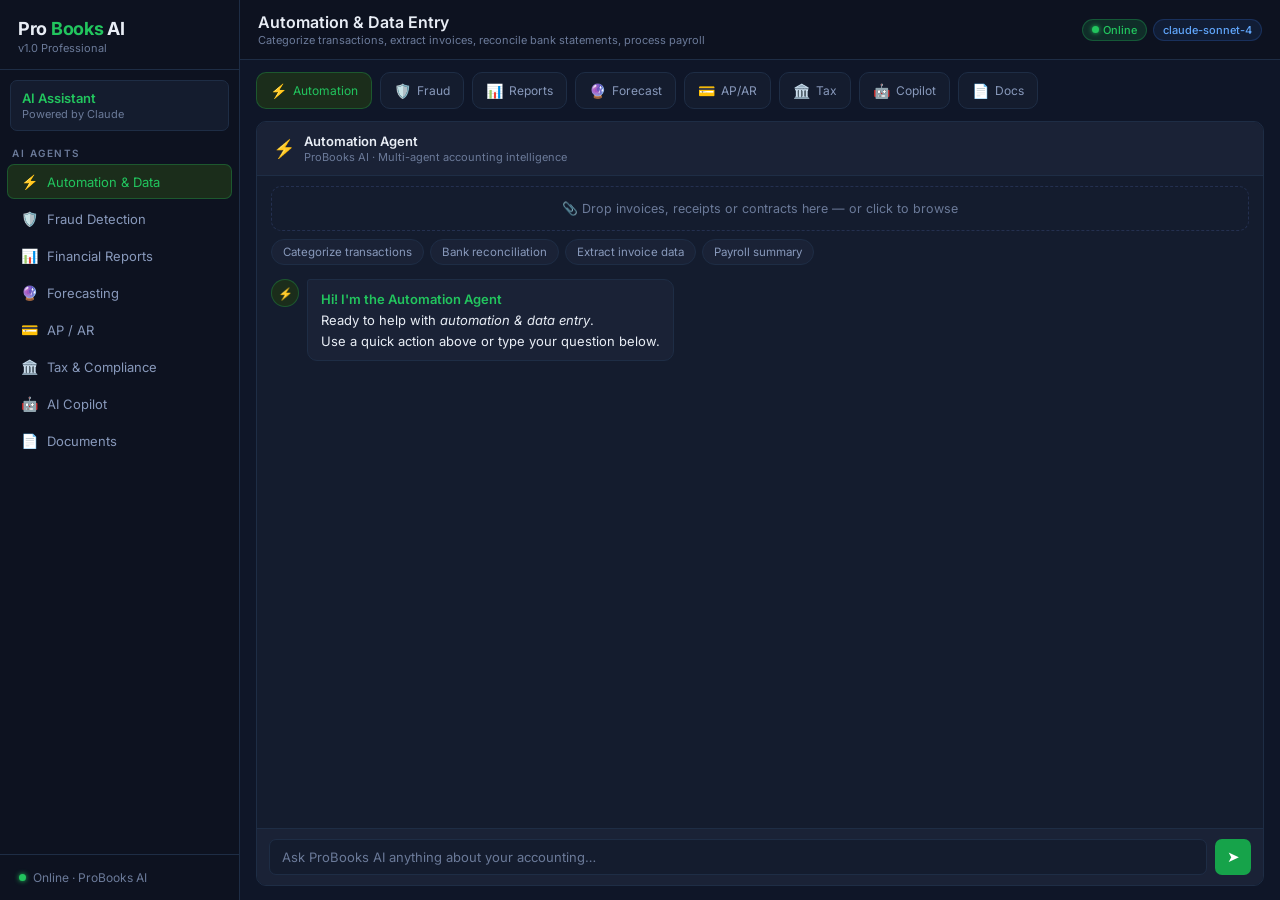
==== commit 0c2da4f6: "Update ai-assistant.html" ====
--- a/ai-assistant.html
+++ b/ai-assistant.html
@@ -2,14 +2,16 @@
 <html lang="en">
 <head>
   <meta charset="UTF-8" />
-  <meta name="viewport" content="width=device-width, initial-scale=1.0" />
+  <meta name="viewport" content="width=device-width, initial-scale=1.0, maximum-scale=1.0" />
   <title>ProBooks AI Assistant</title>
   <link href="https://fonts.googleapis.com/css2?family=Inter:wght@300;400;500;600;700&display=swap" rel="stylesheet" />
   <style>
-    /* ── PROBOOKS DARK THEME (matches screenshot exactly) ── */
+    /* ══════════════════════════════════════════
+       DESIGN TOKENS — ProBooks dark theme
+    ══════════════════════════════════════════ */
     :root {
-      --bg-deepest:  #0a0e1a;
-      --bg-sidebar:  #0d1220;
+      --bg-deep:     #0a0e1a;
+      --bg-side:     #0d1220;
       --bg-main:     #0f1628;
       --bg-card:     #141c2e;
       --bg-card2:    #1a2236;
@@ -18,417 +20,508 @@
       --green:       #22c55e;
       --green-dim:   #16a34a;
       --green-glow:  rgba(34,197,94,.15);
-      --green-border:rgba(34,197,94,.25);
+      --green-bdr:   rgba(34,197,94,.28);
       --red:         #ef4444;
       --red-dim:     #dc2626;
-      --yellow:      #f59e0b;
-      --text-white:  #e8edf5;
-      --text-muted:  #6b7a99;
-      --text-label:  #8899bb;
-      --border:      #1e2d45;
-      --border2:     #243050;
-      --radius:      10px;
-      --radius-sm:   7px;
+      --text:        #e8edf5;
+      --muted:       #6b7a99;
+      --label:       #8899bb;
+      --bdr:         #1e2d45;
+      --bdr2:        #243050;
+      --r:           10px;
+      --r-sm:        7px;
+      --sidebar-w:   240px;
     }
     *, *::before, *::after { box-sizing: border-box; margin: 0; padding: 0; }
-    html, body { height: 100%; font-family: 'Inter', sans-serif; }
+    html { height: 100%; -webkit-text-size-adjust: 100%; }
     body {
-      background: var(--bg-deepest);
-      color: var(--text-white);
-      display: flex; height: 100vh; overflow: hidden;
-    }
-
-    /* ── OFFLINE BANNER ── */
+      font-family: 'Inter', sans-serif;
+      background: var(--bg-deep);
+      color: var(--text);
+      height: 100%; min-height: 100dvh;
+      overflow: hidden;
+    }
+
+    /* ══════════════════════════════════════════
+       OFFLINE BANNER
+    ══════════════════════════════════════════ */
     #offline-bar {
       display: none; position: fixed; top: 0; left: 0; right: 0; z-index: 9999;
       background: var(--red-dim); color: #fff; text-align: center;
-      padding: 9px 16px; font-size: 13px; font-weight: 500;
-    }
-    body.is-offline #offline-bar { display: block; }
-    body.is-offline { padding-top: 38px; }
-
-    /* ── SIDEBAR ── */
+      padding: 8px 16px; font-size: 13px; font-weight: 500;
+    }
+    body.offline #offline-bar { display: block; }
+
+    /* ══════════════════════════════════════════
+       APP SHELL  — sidebar + main side by side
+    ══════════════════════════════════════════ */
+    .app {
+      display: flex; height: 100dvh;
+      padding-top: 0;
+      transition: padding-top .2s;
+    }
+    body.offline .app { padding-top: 36px; height: calc(100dvh - 36px); }
+
+    /* ══════════════════════════════════════════
+       SIDEBAR
+    ══════════════════════════════════════════ */
     .sidebar {
-      width: 240px; min-width: 240px;
-      background: var(--bg-sidebar);
-      border-right: 1px solid var(--border);
+      width: var(--sidebar-w); min-width: var(--sidebar-w);
+      background: var(--bg-side);
+      border-right: 1px solid var(--bdr);
       display: flex; flex-direction: column;
-      overflow-y: auto;
+      overflow-y: auto; overflow-x: hidden;
+      transition: transform .25s ease, width .25s ease;
+      z-index: 200; flex-shrink: 0;
     }
     .brand {
-      padding: 20px 20px 16px;
-      border-bottom: 1px solid var(--border);
-    }
-    .brand-name { font-size: 19px; font-weight: 700; letter-spacing: -.3px; }
+      padding: 18px 18px 14px;
+      border-bottom: 1px solid var(--bdr);
+      flex-shrink: 0;
+    }
+    .brand-name { font-size: 18px; font-weight: 700; letter-spacing: -.3px; }
     .brand-name span { color: var(--green); }
-    .brand-sub { font-size: 11px; color: var(--text-muted); margin-top: 2px; }
-
-    .company-badge {
-      margin: 12px 12px 0;
-      background: var(--bg-card);
-      border: 1px solid var(--border);
-      border-radius: var(--radius-sm);
-      padding: 10px 12px;
-    }
-    .company-name { font-size: 13px; font-weight: 600; color: var(--green); }
-    .company-type { font-size: 11px; color: var(--text-muted); margin-top: 1px; }
-
-    .nav-section {
-      padding: 18px 12px 4px;
+    .brand-sub { font-size: 11px; color: var(--muted); margin-top: 2px; }
+
+    .co-badge {
+      margin: 10px 10px 0;
+      background: var(--bg-card); border: 1px solid var(--bdr);
+      border-radius: var(--r-sm); padding: 9px 11px; flex-shrink: 0;
+    }
+    .co-name { font-size: 13px; font-weight: 600; color: var(--green); }
+    .co-sub  { font-size: 11px; color: var(--muted); margin-top: 1px; }
+
+    .nav-sec {
+      padding: 16px 12px 4px;
       font-size: 10px; font-weight: 600; letter-spacing: 1.5px;
-      text-transform: uppercase; color: var(--text-muted);
+      text-transform: uppercase; color: var(--muted); flex-shrink: 0;
     }
     .nav-item {
-      display: flex; align-items: center; gap: 10px;
-      padding: 9px 14px; margin: 1px 8px;
-      border-radius: var(--radius-sm); cursor: pointer;
-      font-size: 13.5px; color: var(--text-label);
-      transition: all .15s; user-select: none;
-    }
-    .nav-item:hover { background: var(--bg-hover); color: var(--text-white); }
-    .nav-item.active {
-      background: var(--bg-active);
-      color: var(--green);
-      border: 1px solid var(--green-border);
-    }
-    .nav-item .ni { font-size: 15px; width: 18px; text-align: center; }
-
-    .sidebar-bottom {
-      margin-top: auto;
-      border-top: 1px solid var(--border);
-      padding: 10px 8px;
-    }
-    .conn-pill {
-      display: flex; align-items: center; gap: 8px;
-      padding: 8px 12px; border-radius: var(--radius-sm);
-      font-size: 12px; color: var(--text-muted);
+      display: flex; align-items: center; gap: 9px;
+      padding: 8px 13px; margin: 1px 7px;
+      border-radius: var(--r-sm); cursor: pointer;
+      font-size: 13px; color: var(--label);
+      transition: all .13s; user-select: none;
+      border: 1px solid transparent;
+    }
+    .nav-item:hover  { background: var(--bg-hover); color: var(--text); }
+    .nav-item.active { background: var(--bg-active); color: var(--green); border-color: var(--green-bdr); }
+    .nav-item .ni   { font-size: 14px; width: 17px; text-align: center; flex-shrink: 0; }
+
+    .sidebar-foot {
+      margin-top: auto; border-top: 1px solid var(--bdr);
+      padding: 8px; flex-shrink: 0;
+    }
+    .conn-row {
+      display: flex; align-items: center; gap: 7px;
+      padding: 7px 11px; border-radius: var(--r-sm);
+      font-size: 12px; color: var(--muted);
     }
     .dot {
-      width: 8px; height: 8px; border-radius: 50%;
-      background: var(--green); flex-shrink: 0;
-      box-shadow: 0 0 6px var(--green);
+      width: 7px; height: 7px; border-radius: 50%; flex-shrink: 0;
+      background: var(--green); box-shadow: 0 0 5px var(--green);
       animation: blink 2.5s infinite;
     }
-    body.is-offline .dot { background: var(--red); box-shadow: 0 0 6px var(--red); animation: none; }
-    @keyframes blink { 0%,100%{opacity:1}50%{opacity:.35} }
-
-    /* ── MAIN ── */
+    body.offline .dot { background: var(--red); box-shadow: 0 0 5px var(--red); animation: none; }
+    @keyframes blink { 0%,100%{opacity:1}50%{opacity:.3} }
+
+    /* ══════════════════════════════════════════
+       MOBILE SIDEBAR OVERLAY
+    ══════════════════════════════════════════ */
+    #sidebar-overlay {
+      display: none; position: fixed; inset: 0; z-index: 190;
+      background: rgba(0,0,0,.55); backdrop-filter: blur(2px);
+    }
+
+    /* ══════════════════════════════════════════
+       MAIN CONTENT
+    ══════════════════════════════════════════ */
     .main {
       flex: 1; display: flex; flex-direction: column;
-      overflow: hidden; background: var(--bg-main);
-    }
-
-    /* ── TOPBAR ── */
+      overflow: hidden; background: var(--bg-main); min-width: 0;
+    }
+
+    /* ══════════════════════════════════════════
+       TOPBAR
+    ══════════════════════════════════════════ */
     .topbar {
-      background: var(--bg-sidebar);
-      border-bottom: 1px solid var(--border);
-      padding: 14px 24px;
-      display: flex; align-items: center; justify-content: space-between;
+      background: var(--bg-side); border-bottom: 1px solid var(--bdr);
+      padding: 12px 18px;
+      display: flex; align-items: center; gap: 10px;
       flex-shrink: 0;
     }
-    .topbar-left h1 {
-      font-size: 18px; font-weight: 600; color: var(--text-white);
-    }
-    .topbar-left p { font-size: 12px; color: var(--text-muted); margin-top: 1px; }
-    .topbar-right { display: flex; gap: 8px; align-items: center; }
+    /* hamburger — hidden on desktop */
+    .hamburger {
+      display: none; background: none; border: none;
+      color: var(--label); font-size: 20px; cursor: pointer;
+      padding: 2px 4px; flex-shrink: 0;
+    }
+    .topbar-info { flex: 1; min-width: 0; }
+    .topbar-info h1 {
+      font-size: 16px; font-weight: 600; color: var(--text);
+      white-space: nowrap; overflow: hidden; text-overflow: ellipsis;
+    }
+    .topbar-info p { font-size: 11px; color: var(--muted); margin-top: 1px; }
+    .topbar-pills { display: flex; gap: 6px; align-items: center; flex-shrink: 0; }
     .pill {
-      display: inline-flex; align-items: center; gap: 5px;
-      padding: 4px 10px; border-radius: 100px; font-size: 11px; font-weight: 500;
-    }
-    .pill-green { background: var(--green-glow); color: var(--green); border: 1px solid var(--green-border); }
-    .pill-blue { background: rgba(59,130,246,.12); color: #60a5fa; border: 1px solid rgba(59,130,246,.2); }
-    .online-indicator {
-      width: 8px; height: 8px; border-radius: 50%;
-      background: var(--green); box-shadow: 0 0 6px var(--green);
-    }
-    body.is-offline .online-indicator { background: var(--red); box-shadow: none; }
-
-    /* ── AGENT CARDS ROW ── */
-    .agents-row {
-      display: flex; gap: 10px;
-      padding: 16px 20px 0; overflow-x: auto; flex-shrink: 0;
+      display: inline-flex; align-items: center; gap: 4px;
+      padding: 3px 9px; border-radius: 100px; font-size: 11px; font-weight: 500;
+    }
+    .pill-green { background: var(--green-glow); color: var(--green); border: 1px solid var(--green-bdr); }
+    .pill-blue  { background: rgba(59,130,246,.1); color: #60a5fa; border: 1px solid rgba(59,130,246,.2); }
+    .pill-dot { width: 7px; height: 7px; border-radius: 50%; background: var(--green); box-shadow: 0 0 5px var(--green); }
+    body.offline .pill-dot { background: var(--red); box-shadow: none; }
+
+    /* ══════════════════════════════════════════
+       AGENT TABS ROW
+    ══════════════════════════════════════════ */
+    .agent-tabs {
+      display: flex; gap: 8px;
+      padding: 12px 16px 0; overflow-x: auto; flex-shrink: 0;
       scrollbar-width: none;
     }
-    .agents-row::-webkit-scrollbar { display: none; }
-    .agent-card {
-      background: var(--bg-card);
-      border: 1px solid var(--border);
-      border-radius: var(--radius);
-      padding: 11px 14px;
-      cursor: pointer; transition: all .15s;
+    .agent-tabs::-webkit-scrollbar { display: none; }
+    .atab {
+      background: var(--bg-card); border: 1px solid var(--bdr);
+      border-radius: var(--r); padding: 9px 13px;
+      cursor: pointer; transition: all .13s;
       white-space: nowrap; flex-shrink: 0;
-      display: flex; align-items: center; gap: 8px;
-      font-size: 12.5px; color: var(--text-label);
-    }
-    .agent-card:hover { background: var(--bg-hover); border-color: var(--border2); color: var(--text-white); }
-    .agent-card.active {
-      background: var(--bg-active);
-      border-color: var(--green-border);
-      color: var(--green);
-    }
-    .agent-card .ac-icon { font-size: 16px; }
-
-    /* ── CHAT AREA ── */
+      display: flex; align-items: center; gap: 6px;
+      font-size: 12px; color: var(--label);
+    }
+    .atab:hover  { background: var(--bg-hover); border-color: var(--bdr2); color: var(--text); }
+    .atab.active { background: var(--bg-active); border-color: var(--green-bdr); color: var(--green); }
+    .atab-icon   { font-size: 14px; }
+
+    /* ══════════════════════════════════════════
+       CHAT WRAPPER
+    ══════════════════════════════════════════ */
     .chat-wrap {
       flex: 1; display: flex; flex-direction: column;
-      margin: 14px 20px 16px; min-height: 0;
-      background: var(--bg-card);
-      border: 1px solid var(--border);
-      border-radius: var(--radius);
-      overflow: hidden; position: relative;
-    }
-
-    /* OFFLINE OVERLAY */
-    .offline-overlay {
-      display: none; position: absolute; inset: 0; z-index: 10;
-      background: rgba(10,14,26,.88); backdrop-filter: blur(4px);
-      align-items: center; justify-content: center; flex-direction: column;
-      gap: 14px; text-align: center; padding: 40px;
-    }
-    body.is-offline .offline-overlay { display: flex; }
-    .oo-icon { font-size: 48px; }
-    .oo-title { font-size: 18px; font-weight: 600; color: var(--text-white); }
-    .oo-text { font-size: 13px; color: var(--text-muted); max-width: 300px; line-height: 1.6; }
-    .oo-badge {
-      background: var(--red-dim); color: #fff;
-      border-radius: 100px; padding: 5px 16px; font-size: 12px;
-    }
-
-    /* CHAT HEADER */
-    .chat-header {
-      padding: 13px 18px;
-      border-bottom: 1px solid var(--border);
-      display: flex; align-items: center; gap: 10px;
+      margin: 12px 16px 14px; min-height: 0;
+      background: var(--bg-card); border: 1px solid var(--bdr);
+      border-radius: var(--r); overflow: hidden; position: relative;
+    }
+
+    /* offline overlay */
+    .oo {
+      display: none; position: absolute; inset: 0; z-index: 20;
+      background: rgba(10,14,26,.9); backdrop-filter: blur(4px);
+      flex-direction: column; align-items: center; justify-content: center;
+      gap: 12px; text-align: center; padding: 32px;
+    }
+    body.offline .oo { display: flex; }
+    .oo-icon  { font-size: 44px; }
+    .oo-title { font-size: 17px; font-weight: 600; }
+    .oo-text  { font-size: 13px; color: var(--muted); max-width: 280px; line-height: 1.6; }
+    .oo-tag   { background: var(--red-dim); color: #fff; border-radius: 100px; padding: 4px 14px; font-size: 12px; }
+
+    /* chat header */
+    .chat-hdr {
+      padding: 11px 16px; border-bottom: 1px solid var(--bdr);
+      display: flex; align-items: center; gap: 9px;
       background: var(--bg-card2); flex-shrink: 0;
     }
-    .ch-icon { font-size: 20px; }
-    .ch-name { font-size: 14px; font-weight: 600; }
-    .ch-sub { font-size: 11px; color: var(--text-muted); margin-top: 1px; }
-
-    /* MESSAGES */
-    .messages {
-      flex: 1; overflow-y: auto; padding: 18px;
-      display: flex; flex-direction: column; gap: 14px;
-      scrollbar-width: thin; scrollbar-color: var(--border) transparent;
-    }
-    .msg { display: flex; gap: 10px; max-width: 86%; }
+    .chat-hdr-icon { font-size: 18px; }
+    .chat-hdr-name { font-size: 13px; font-weight: 600; }
+    .chat-hdr-sub  { font-size: 11px; color: var(--muted); margin-top: 1px; }
+
+    /* upload zone */
+    .upload-zone {
+      margin: 10px 14px 0;
+      border: 1.5px dashed var(--bdr2); border-radius: var(--r);
+      padding: 14px; text-align: center; cursor: pointer;
+      font-size: 12.5px; color: var(--muted);
+      transition: all .15s; flex-shrink: 0;
+    }
+    .upload-zone:hover  { border-color: var(--green-bdr); color: var(--green); background: var(--green-glow); }
+    .upload-zone.drag   { border-color: var(--green);     color: var(--green); background: var(--green-glow); }
+    #filein { display: none; }
+
+    /* quick chips */
+    .qchips {
+      display: flex; flex-wrap: wrap; gap: 6px;
+      padding: 8px 14px 0; flex-shrink: 0;
+    }
+    .qchip {
+      background: var(--bg-card2); border: 1px solid var(--bdr);
+      border-radius: 100px; padding: 5px 11px;
+      font-size: 11.5px; cursor: pointer; color: var(--label);
+      transition: all .12s; font-family: 'Inter', sans-serif;
+    }
+    .qchip:hover { border-color: var(--green-bdr); color: var(--green); background: var(--green-glow); }
+
+    /* messages */
+    .msgs {
+      flex: 1; overflow-y: auto; padding: 14px;
+      display: flex; flex-direction: column; gap: 12px;
+      scrollbar-width: thin; scrollbar-color: var(--bdr) transparent;
+    }
+    .msgs::-webkit-scrollbar { width: 3px; }
+    .msgs::-webkit-scrollbar-thumb { background: var(--bdr); border-radius: 4px; }
+
+    .msg { display: flex; gap: 8px; max-width: 88%; }
     .msg.user { align-self: flex-end; flex-direction: row-reverse; }
-    .msg-av {
-      width: 30px; height: 30px; border-radius: 50%; flex-shrink: 0;
-      display: flex; align-items: center; justify-content: center; font-size: 13px;
-    }
-    .msg.ai .msg-av { background: var(--bg-active); border: 1px solid var(--green-border); color: var(--green); }
-    .msg.user .msg-av { background: var(--bg-card2); border: 1px solid var(--border); }
-    .bubble {
-      padding: 10px 14px; border-radius: 10px;
-      font-size: 13.5px; line-height: 1.6;
-    }
-    .msg.ai .bubble {
-      background: var(--bg-card2); border: 1px solid var(--border);
-      border-top-left-radius: 3px; color: var(--text-white);
-    }
-    .msg.user .bubble {
-      background: var(--green-dim); color: #fff;
-      border-top-right-radius: 3px;
-    }
-    .bubble b, .bubble strong { color: var(--green); font-weight: 600; }
-    .bubble .tag {
-      background: rgba(34,197,94,.1); color: var(--green);
-      border-radius: 4px; padding: 1px 6px; font-size: 11px;
-      font-family: monospace; margin: 1px;
-    }
-    .bubble .warn { color: var(--red); font-weight: 600; }
-    .bubble .ok { color: var(--green); font-weight: 600; }
+    .av {
+      width: 28px; height: 28px; border-radius: 50%; flex-shrink: 0;
+      display: flex; align-items: center; justify-content: center; font-size: 12px;
+    }
+    .msg.ai   .av { background: var(--bg-active); border: 1px solid var(--green-bdr); color: var(--green); }
+    .msg.user .av { background: var(--bg-card2);  border: 1px solid var(--bdr); }
+    .bub {
+      padding: 9px 13px; border-radius: 10px;
+      font-size: 13px; line-height: 1.6;
+    }
+    .msg.ai   .bub { background: var(--bg-card2); border: 1px solid var(--bdr); border-top-left-radius: 3px; }
+    .msg.user .bub { background: var(--green-dim); color: #fff; border-top-right-radius: 3px; }
+    .bub b, .bub strong { color: var(--green); font-weight: 600; }
+    .bub .tag  { background: rgba(34,197,94,.1); color: var(--green); border-radius: 4px; padding: 1px 5px; font-size: 11px; font-family: monospace; }
+    .bub .warn { color: var(--red); font-weight: 600; }
+    .bub .ok   { color: var(--green); font-weight: 600; }
 
     /* typing */
-    .typing { display: flex; gap: 4px; padding: 6px 2px; align-items: center; }
+    .typing { display: flex; gap: 4px; padding: 5px 2px; align-items: center; }
     .typing span {
       width: 6px; height: 6px; border-radius: 50%;
       background: var(--green); opacity: .4;
-      animation: typebounce .8s infinite;
+      animation: tb .8s infinite;
     }
     .typing span:nth-child(2) { animation-delay:.15s }
     .typing span:nth-child(3) { animation-delay:.3s }
-    @keyframes typebounce { 0%,80%,100%{transform:translateY(0);opacity:.4}40%{transform:translateY(-5px);opacity:1} }
-
-    /* QUICK CHIPS */
-    .quick-chips {
-      display: flex; flex-wrap: wrap; gap: 6px;
-      padding: 8px 18px 0; flex-shrink: 0;
-    }
-    .qchip {
-      background: var(--bg-card2); border: 1px solid var(--border);
-      border-radius: 100px; padding: 5px 12px;
-      font-size: 11.5px; cursor: pointer; color: var(--text-label);
-      transition: all .12s; font-family: 'Inter', sans-serif;
-    }
-    .qchip:hover { border-color: var(--green-border); color: var(--green); background: var(--green-glow); }
-
-    /* INPUT */
+    @keyframes tb { 0%,80%,100%{transform:translateY(0);opacity:.4}40%{transform:translateY(-5px);opacity:1} }
+
+    /* input row */
     .input-row {
-      padding: 12px 14px; border-top: 1px solid var(--border);
-      display: flex; gap: 8px; align-items: flex-end; flex-shrink: 0;
-      background: var(--bg-card2);
+      padding: 10px 12px; border-top: 1px solid var(--bdr);
+      display: flex; gap: 8px; align-items: flex-end;
+      background: var(--bg-card2); flex-shrink: 0;
     }
     .chat-ta {
-      flex: 1; background: var(--bg-card);
-      border: 1px solid var(--border); border-radius: var(--radius-sm);
-      padding: 10px 13px; color: var(--text-white);
-      font-family: 'Inter', sans-serif; font-size: 13.5px;
-      resize: none; outline: none; max-height: 110px;
-      transition: border-color .15s;
-    }
-    .chat-ta::placeholder { color: var(--text-muted); }
-    .chat-ta:focus { border-color: var(--green-border); }
+      flex: 1; background: var(--bg-card); border: 1px solid var(--bdr);
+      border-radius: var(--r-sm); padding: 9px 12px;
+      color: var(--text); font-family: 'Inter', sans-serif; font-size: 13px;
+      resize: none; outline: none; max-height: 100px;
+      transition: border-color .13s;
+    }
+    .chat-ta::placeholder { color: var(--muted); }
+    .chat-ta:focus { border-color: var(--green-bdr); }
     .send-btn {
-      width: 38px; height: 38px; border-radius: var(--radius-sm);
+      width: 36px; height: 36px; border-radius: var(--r-sm);
       background: var(--green-dim); color: #fff; border: none;
-      cursor: pointer; font-size: 16px; display: flex;
-      align-items: center; justify-content: center;
-      transition: all .15s; flex-shrink: 0;
-    }
-    .send-btn:hover { background: var(--green); }
+      cursor: pointer; font-size: 15px;
+      display: flex; align-items: center; justify-content: center;
+      transition: background .13s; flex-shrink: 0;
+    }
+    .send-btn:hover    { background: var(--green); }
     .send-btn:disabled { opacity: .35; cursor: not-allowed; }
 
-    /* UPLOAD ZONE */
-    .upload-zone {
-      margin: 12px 18px 0;
-      border: 1.5px dashed var(--border2); border-radius: var(--radius);
-      padding: 18px; text-align: center; cursor: pointer;
-      transition: all .2s; font-size: 13px; color: var(--text-muted);
-      flex-shrink: 0;
-    }
-    .upload-zone:hover { border-color: var(--green-border); color: var(--green); background: var(--green-glow); }
-    .upload-zone.drag { border-color: var(--green); background: var(--green-glow); }
-    #filein { display: none; }
-
-    /* scrollbar */
-    .messages::-webkit-scrollbar { width: 4px; }
-    .messages::-webkit-scrollbar-track { background: transparent; }
-    .messages::-webkit-scrollbar-thumb { background: var(--border); border-radius: 4px; }
+    /* ══════════════════════════════════════════
+       RESPONSIVE — TABLET  (≤900px)
+    ══════════════════════════════════════════ */
+    @media (max-width: 900px) {
+      :root { --sidebar-w: 210px; }
+      .topbar-info h1 { font-size: 14px; }
+      .atab { padding: 8px 11px; font-size: 11.5px; }
+      .pill-blue { display: none; } /* hide model pill on tablet */
+    }
+
+    /* ══════════════════════════════════════════
+       RESPONSIVE — MOBILE  (≤640px)
+       Sidebar slides in as drawer
+    ══════════════════════════════════════════ */
+    @media (max-width: 640px) {
+      body { overflow: hidden; }
+
+      /* Sidebar becomes off-canvas drawer */
+      .sidebar {
+        position: fixed; top: 0; left: 0; bottom: 0;
+        transform: translateX(-100%);
+        box-shadow: 4px 0 24px rgba(0,0,0,.5);
+        z-index: 200;
+      }
+      .sidebar.open { transform: translateX(0); }
+      #sidebar-overlay.show { display: block; }
+
+      /* Main takes full width */
+      .main { width: 100%; }
+
+      /* Show hamburger */
+      .hamburger { display: block; }
+
+      /* Topbar tweaks */
+      .topbar { padding: 10px 14px; }
+      .topbar-info h1 { font-size: 14px; }
+      .topbar-info p  { display: none; }
+      .topbar-pills .pill-blue { display: none; }
+
+      /* Tabs become smaller, scroll horizontally */
+      .agent-tabs { padding: 10px 12px 0; gap: 6px; }
+      .atab { padding: 7px 10px; font-size: 11px; }
+      .atab-label { display: none; } /* icon only on mobile */
+      .atab { gap: 0; } /* no gap when label hidden */
+      .atab-icon { font-size: 16px; }
+
+      /* Chat wrap tighter */
+      .chat-wrap { margin: 10px 10px 10px; }
+      .chat-hdr  { padding: 9px 12px; }
+      .chat-hdr-icon { font-size: 16px; }
+      .chat-hdr-name { font-size: 12.5px; }
+
+      /* Chips wrap nicely */
+      .qchips { padding: 6px 10px 0; gap: 5px; }
+      .qchip  { font-size: 11px; padding: 4px 9px; }
+
+      /* Messages */
+      .msgs { padding: 10px; gap: 10px; }
+      .msg  { max-width: 95%; }
+      .bub  { font-size: 12.5px; padding: 8px 11px; }
+
+      /* Upload zone */
+      .upload-zone { margin: 8px 10px 0; padding: 11px; font-size: 12px; }
+
+      /* Input */
+      .input-row { padding: 8px 10px; gap: 7px; }
+      .chat-ta   { font-size: 13px; padding: 8px 10px; }
+
+      /* Offline overlay */
+      .oo { padding: 24px 20px; }
+      .oo-icon  { font-size: 36px; }
+      .oo-title { font-size: 16px; }
+    }
+
+    /* ══════════════════════════════════════════
+       RESPONSIVE — SMALL MOBILE  (≤380px)
+    ══════════════════════════════════════════ */
+    @media (max-width: 380px) {
+      .brand-name { font-size: 16px; }
+      .nav-item   { font-size: 12px; padding: 7px 11px; }
+      .bub        { font-size: 12px; }
+      .qchip      { font-size: 10.5px; padding: 4px 8px; }
+    }
   </style>
 </head>
 <body>
 
-<div id="offline-bar">📡 You are offline — ProBooks AI needs internet. All other features work normally.</div>
-
-<!-- SIDEBAR (matches ProBooks sidebar) -->
-<nav class="sidebar">
-  <div class="brand">
-    <div class="brand-name">Pro <span>Books</span> AI</div>
-    <div class="brand-sub">v1.0 Professional</div>
-  </div>
-
-  <div class="company-badge">
-    <div class="company-name" id="co-name">AI Assistant</div>
-    <div class="company-type">Powered by Claude</div>
-  </div>
-
-  <div class="nav-section">AI Agents</div>
-  <div class="nav-item active" id="nav-automation" onclick="go('automation')">
-    <span class="ni">⚡</span> Automation & Data
-  </div>
-  <div class="nav-item" id="nav-fraud" onclick="go('fraud')">
-    <span class="ni">🛡️</span> Fraud Detection
-  </div>
-  <div class="nav-item" id="nav-reporting" onclick="go('reporting')">
-    <span class="ni">📊</span> Financial Reports
-  </div>
-  <div class="nav-item" id="nav-forecasting" onclick="go('forecasting')">
-    <span class="ni">🔮</span> Forecasting
-  </div>
-  <div class="nav-item" id="nav-ap_ar" onclick="go('ap_ar')">
-    <span class="ni">💳</span> AP / AR
-  </div>
-  <div class="nav-item" id="nav-tax" onclick="go('tax')">
-    <span class="ni">🏛️</span> Tax & Compliance
-  </div>
-  <div class="nav-item" id="nav-copilot" onclick="go('copilot')">
-    <span class="ni">🤖</span> AI Copilot
-  </div>
-  <div class="nav-item" id="nav-documents" onclick="go('documents')">
-    <span class="ni">📄</span> Documents
-  </div>
-
-  <div class="sidebar-bottom">
-    <div class="conn-pill">
-      <div class="dot"></div>
-      <span id="conn-txt">Online • ProBooks AI</span>
+<!-- Offline banner -->
+<div id="offline-bar">📡 You are offline — ProBooks AI needs internet. All other features work fine.</div>
+
+<!-- Sidebar overlay (mobile tap-to-close) -->
+<div id="sidebar-overlay" onclick="closeSidebar()"></div>
+
+<div class="app">
+
+  <!-- ── SIDEBAR ─────────────────────────────── -->
+  <nav class="sidebar" id="sidebar">
+    <div class="brand">
+      <div class="brand-name">Pro <span>Books</span> AI</div>
+      <div class="brand-sub">v1.0 Professional</div>
     </div>
-  </div>
-</nav>
-
-<!-- MAIN -->
-<div class="main">
-  <!-- TOPBAR -->
-  <div class="topbar">
-    <div class="topbar-left">
-      <h1 id="top-title">Automation & Data Entry</h1>
-      <p id="top-desc">Categorize transactions, extract invoices, reconcile bank statements</p>
+
+    <div class="co-badge">
+      <div class="co-name">AI Assistant</div>
+      <div class="co-sub">Powered by Claude</div>
     </div>
-    <div class="topbar-right">
-      <span class="pill pill-green"><span class="online-indicator"></span> <span id="conn-status">Online</span></span>
-      <span class="pill pill-blue">claude-sonnet-4</span>
-    </div>
-  </div>
-
-  <!-- AGENT SELECTOR ROW -->
-  <div class="agents-row" id="agents-row">
-    <div class="agent-card active" id="ac-automation" onclick="go('automation')"><span class="ac-icon">⚡</span>Automation</div>
-    <div class="agent-card" id="ac-fraud" onclick="go('fraud')"><span class="ac-icon">🛡️</span>Fraud</div>
-    <div class="agent-card" id="ac-reporting" onclick="go('reporting')"><span class="ac-icon">📊</span>Reports</div>
-    <div class="agent-card" id="ac-forecasting" onclick="go('forecasting')"><span class="ac-icon">🔮</span>Forecasting</div>
-    <div class="agent-card" id="ac-ap_ar" onclick="go('ap_ar')"><span class="ac-icon">💳</span>AP/AR</div>
-    <div class="agent-card" id="ac-tax" onclick="go('tax')"><span class="ac-icon">🏛️</span>Tax</div>
-    <div class="agent-card" id="ac-copilot" onclick="go('copilot')"><span class="ac-icon">🤖</span>Copilot</div>
-    <div class="agent-card" id="ac-documents" onclick="go('documents')"><span class="ac-icon">📄</span>Documents</div>
-  </div>
-
-  <!-- CHAT PANEL -->
-  <div class="chat-wrap">
-    <!-- Offline overlay -->
-    <div class="offline-overlay">
-      <div class="oo-icon">📡</div>
-      <div class="oo-title">No Internet Connection</div>
-      <div class="oo-text">ProBooks AI needs internet to work. Please connect your phone or computer to WiFi or mobile data, then try again. Your accounting data is safe.</div>
-      <div class="oo-badge">All other ProBooks features still work offline</div>
-    </div>
-
-    <!-- Chat header -->
-    <div class="chat-header">
-      <div class="ch-icon" id="ch-icon">⚡</div>
-      <div>
-        <div class="ch-name" id="ch-name">Automation Agent</div>
-        <div class="ch-sub">ProBooks AI · Multi-agent accounting intelligence</div>
+
+    <div class="nav-sec">AI Agents</div>
+    <div class="nav-item active" id="nav-automation"  onclick="go('automation');closeSidebar()"><span class="ni">⚡</span>Automation &amp; Data</div>
+    <div class="nav-item"        id="nav-fraud"        onclick="go('fraud');closeSidebar()"><span class="ni">🛡️</span>Fraud Detection</div>
+    <div class="nav-item"        id="nav-reporting"    onclick="go('reporting');closeSidebar()"><span class="ni">📊</span>Financial Reports</div>
+    <div class="nav-item"        id="nav-forecasting"  onclick="go('forecasting');closeSidebar()"><span class="ni">🔮</span>Forecasting</div>
+    <div class="nav-item"        id="nav-ap_ar"        onclick="go('ap_ar');closeSidebar()"><span class="ni">💳</span>AP / AR</div>
+    <div class="nav-item"        id="nav-tax"          onclick="go('tax');closeSidebar()"><span class="ni">🏛️</span>Tax &amp; Compliance</div>
+    <div class="nav-item"        id="nav-copilot"      onclick="go('copilot');closeSidebar()"><span class="ni">🤖</span>AI Copilot</div>
+    <div class="nav-item"        id="nav-documents"    onclick="go('documents');closeSidebar()"><span class="ni">📄</span>Documents</div>
+
+    <div class="sidebar-foot">
+      <div class="conn-row">
+        <div class="dot"></div>
+        <span id="conn-txt">Online · ProBooks AI</span>
       </div>
     </div>
-
-    <!-- Upload zone (shown for document-capable agents) -->
-    <div class="upload-zone" id="upload-zone" style="display:none"
-      onclick="document.getElementById('filein').click()"
-      ondrop="dropFile(event)" ondragover="dragOn(event)" ondragleave="dragOff(event)">
-      📎 Drop invoices, receipts or contracts here — or click to browse
+  </nav>
+
+  <!-- ── MAIN ────────────────────────────────── -->
+  <div class="main">
+
+    <!-- Topbar -->
+    <div class="topbar">
+      <button class="hamburger" onclick="openSidebar()" aria-label="Menu">☰</button>
+      <div class="topbar-info">
+        <h1 id="top-title">Automation &amp; Data Entry</h1>
+        <p id="top-desc">Categorize transactions, extract invoices, reconcile bank statements</p>
+      </div>
+      <div class="topbar-pills">
+        <span class="pill pill-green"><span class="pill-dot"></span><span id="conn-status">Online</span></span>
+        <span class="pill pill-blue">claude-sonnet-4</span>
+      </div>
     </div>
-    <input type="file" id="filein" accept=".pdf,.png,.jpg,.jpeg,.csv,.xlsx,.txt" onchange="pickFile(event)" />
-
-    <!-- Quick chips -->
-    <div class="quick-chips" id="qchips"></div>
-
-    <!-- Messages -->
-    <div class="messages" id="msgs"></div>
-
-    <!-- Input -->
-    <div class="input-row">
-      <textarea class="chat-ta" id="ta" rows="1"
-        placeholder="Ask ProBooks AI anything about your accounting…"
-        onkeydown="onKey(event)" oninput="grow(this)"></textarea>
-      <button class="send-btn" id="sbtn" onclick="send()">➤</button>
+
+    <!-- Agent tabs row -->
+    <div class="agent-tabs" id="agent-tabs">
+      <div class="atab active" id="ac-automation"  onclick="go('automation')"> <span class="atab-icon">⚡</span><span class="atab-label">Automation</span></div>
+      <div class="atab"        id="ac-fraud"        onclick="go('fraud')">      <span class="atab-icon">🛡️</span><span class="atab-label">Fraud</span></div>
+      <div class="atab"        id="ac-reporting"    onclick="go('reporting')">  <span class="atab-icon">📊</span><span class="atab-label">Reports</span></div>
+      <div class="atab"        id="ac-forecasting"  onclick="go('forecasting')"><span class="atab-icon">🔮</span><span class="atab-label">Forecast</span></div>
+      <div class="atab"        id="ac-ap_ar"        onclick="go('ap_ar')">      <span class="atab-icon">💳</span><span class="atab-label">AP/AR</span></div>
+      <div class="atab"        id="ac-tax"          onclick="go('tax')">        <span class="atab-icon">🏛️</span><span class="atab-label">Tax</span></div>
+      <div class="atab"        id="ac-copilot"      onclick="go('copilot')">    <span class="atab-icon">🤖</span><span class="atab-label">Copilot</span></div>
+      <div class="atab"        id="ac-documents"    onclick="go('documents')">  <span class="atab-icon">📄</span><span class="atab-label">Docs</span></div>
     </div>
-  </div>
-</div>
+
+    <!-- Chat panel -->
+    <div class="chat-wrap">
+      <!-- Offline overlay -->
+      <div class="oo">
+        <div class="oo-icon">📡</div>
+        <div class="oo-title">No Internet Connection</div>
+        <div class="oo-text">ProBooks AI needs internet to work. Connect to WiFi or mobile data and try again. Your accounting data is safe.</div>
+        <div class="oo-tag">All other ProBooks features still work offline</div>
+      </div>
+
+      <!-- Chat header -->
+      <div class="chat-hdr">
+        <div class="chat-hdr-icon" id="ch-icon">⚡</div>
+        <div>
+          <div class="chat-hdr-name" id="ch-name">Automation Agent</div>
+          <div class="chat-hdr-sub">ProBooks AI · Multi-agent accounting intelligence</div>
+        </div>
+      </div>
+
+      <!-- Upload zone -->
+      <div class="upload-zone" id="upload-zone" style="display:none"
+           onclick="document.getElementById('filein').click()"
+           ondrop="dropFile(event)" ondragover="dragOn(event)" ondragleave="dragOff(event)">
+        📎 Drop invoices, receipts or contracts here — or click to browse
+      </div>
+      <input type="file" id="filein" accept=".pdf,.png,.jpg,.jpeg,.csv,.xlsx,.txt" onchange="pickFile(event)" />
+
+      <!-- Quick chips -->
+      <div class="qchips" id="qchips"></div>
+
+      <!-- Messages -->
+      <div class="msgs" id="msgs"></div>
+
+      <!-- Input -->
+      <div class="input-row">
+        <textarea class="chat-ta" id="ta" rows="1"
+          placeholder="Ask ProBooks AI anything about your accounting…"
+          onkeydown="onKey(event)" oninput="grow(this)"></textarea>
+        <button class="send-btn" id="sbtn" onclick="send()">➤</button>
+      </div>
+    </div>
+
+  </div><!-- /main -->
+</div><!-- /app -->
 
 <script>
-// ─── AGENTS ───────────────────────────────────────────────────────────────────
+/* ═══════════════════════════════════════════════════════════
+   IMPORTANT: Replace the URL below with your Netlify proxy URL
+   after deploying to Netlify (see deployment guide).
+   Example: 'https://my-probooks.netlify.app/.netlify/functions/ai'
+   ═══════════════════════════════════════════════════════════ */
+const PROXY_URL = 'https://probooks-ai.netlify.app/.netlify/functions/ai';
+
+/* ─── AGENTS ─────────────────────────────────────────────── */
 const A = {
   automation: {
     name:'Automation Agent', icon:'⚡',
@@ -438,9 +531,9 @@
     chips:['Categorize transactions','Bank reconciliation','Extract invoice data','Payroll summary'],
     prompts:['Categorize my latest transactions and assign GL codes','Run bank reconciliation and flag unmatched items','Extract and post data from the uploaded invoice','Generate payroll summary and net pay calculations'],
     sys:`You are the ProBooks AI Automation Agent for a Kenyan accounting software called ProBooks.
-Capabilities: transaction categorization with GL codes, invoice/receipt OCR extraction, bank reconciliation, payroll processing.
+Capabilities: transaction categorization with GL codes, invoice/receipt OCR extraction, bank reconciliation, payroll.
 Always use KES currency. Provide GL codes (e.g. 6000-Salaries, 5100-COGS), journal entry formats, and posting instructions.
-Be concise, structured, and use bullet points. Flag items needing human review.`
+Be concise, structured, use bullet points. Flag items needing human review.`
   },
   fraud: {
     name:'Fraud Detection Agent', icon:'🛡️',
@@ -450,119 +543,109 @@
     chips:['Scan for duplicates','Flag anomalies','Audit trail review','Vendor fraud check'],
     prompts:['Scan for duplicate payments in the last 30 days','Flag unusual transaction patterns this month','Review audit trail and identify compliance risks','Check for potential vendor fraud patterns'],
     sys:`You are the ProBooks AI Fraud Detection Agent for a Kenyan accounting software.
-Capabilities: duplicate detection, statistical anomalies, round-number analysis, Benford's Law, audit trail compliance.
 Use RISK LEVELS: 🔴 HIGH | 🟡 MEDIUM | 🟢 LOW
-Format: [RISK LEVEL] Finding → Evidence → Recommended Action
-Always explain WHY something is flagged. Use KES currency.`
+Format: [RISK LEVEL] Finding → Evidence → Recommended Action. Use KES currency.`
   },
   reporting: {
     name:'Reporting Agent', icon:'📊',
     title:'Financial Reporting & Analysis',
-    desc:'Generate P&L, balance sheet, cash flow statements, answer financial questions',
+    desc:'Generate P&L, balance sheet, cash flow, answer financial questions',
     upload:false,
     chips:['Income statement','Balance sheet','Revenue last quarter','Variance analysis'],
     prompts:['Generate income statement for this month with variance analysis','Show current balance sheet with commentary','What was my total revenue last quarter?','Explain major variances vs budget this period'],
-    sys:`You are the ProBooks AI Reporting Agent for a Kenyan accounting software called ProBooks.
-Capabilities: P&L, Balance Sheet, Cash Flow, natural language queries, variance analysis, multi-entity consolidation.
-Always provide KES figures, key ratios (GPM, NPM, current ratio), plain-language explanation, and 2-3 actionable insights.
-Format financial statements properly with debits/credits in accounting format.`
+    sys:`You are the ProBooks AI Reporting Agent for a Kenyan accounting software.
+Provide KES figures, key ratios (GPM, NPM, current ratio), plain-language explanation, and 2-3 actionable insights.
+Format financial statements properly in accounting format.`
   },
   forecasting: {
     name:'Forecasting Agent', icon:'🔮',
     title:'Forecasting & Predictive Analytics',
     desc:'Cash flow forecasts, revenue predictions, budget analysis, scenario modeling',
     upload:false,
-    chips:['90-day cash flow forecast','Revenue prediction','Sales drop 10% scenario','Budget vs actual'],
+    chips:['90-day cash flow','Revenue prediction','Sales drop 10%','Budget vs actual'],
     prompts:['Forecast cash flow for the next 90 days','Predict next quarter revenue based on historical trends','Model the financial impact if sales drop 10%','Analyze budget vs actual with trend insights'],
     sys:`You are the ProBooks AI Forecasting Agent for a Kenyan accounting software.
-Capabilities: 30/60/90-day cash flow forecasting, revenue forecasting, scenario modeling (optimistic/base/pessimistic), budget vs actual.
-Always state assumptions, provide 3 scenarios, confidence level, and risk factors. Use KES currency.
-Present forecasts in clear time-series format with actionable recommendations.`
+Always state assumptions, provide 3 scenarios (optimistic/base/pessimistic), confidence level, and risk factors. Use KES.`
   },
   ap_ar: {
     name:'AP/AR Agent', icon:'💳',
     title:'Accounts Payable & Receivable',
-    desc:'Invoice matching, aging analysis, vendor risk scoring, payment reminders',
+    desc:'Invoice matching, aging analysis, vendor risk, payment reminders',
     upload:true,
     chips:['3-way match','AR aging analysis','Vendor risk score','Payment reminders'],
-    prompts:['Run 3-way match on pending invoices (PO, receipt, invoice)','Show AR aging analysis and prioritize collections','Score vendor risk for my top suppliers','Draft payment reminder sequence for overdue invoices'],
+    prompts:['Run 3-way match on pending invoices','Show AR aging and prioritize collections','Score vendor risk for my top suppliers','Draft payment reminder for overdue invoices'],
     sys:`You are the ProBooks AI AP/AR Agent for a Kenyan accounting software.
-Capabilities: 3-way matching, AR aging (0-30, 31-60, 61-90, 90+), vendor risk scoring 0-100, customer credit assessment, payment reminder escalation.
 Format findings with Priority: URGENT | HIGH | NORMAL, amount in KES, days outstanding, recommended action.`
   },
   tax: {
     name:'Tax & Compliance Agent', icon:'🏛️',
     title:'Tax & Compliance',
-    desc:'VAT, PAYE, corporate tax, KRA compliance checks, audit preparation',
+    desc:'VAT, PAYE, corporate tax, KRA compliance, audit preparation',
     upload:false,
     chips:['VAT calculation','KRA compliance check','Tax provision','Audit checklist'],
-    prompts:['Calculate VAT liability for this quarter','Run compliance check against KRA requirements','Automate income tax provision for year-end','Prepare audit checklist and flag high-risk areas'],
-    sys:`You are the ProBooks AI Tax & Compliance Agent specialized in Kenyan tax law.
-Capabilities: VAT (16% standard), PAYE with graduated bands + NSSF/SHIF, Corporate income tax (30%), WHT rates, KRA iTax compliance, transfer pricing, IAS 12 tax provisions.
-Always cite tax rate, calculation method, filing deadline (iTax), and penalty for non-compliance. Flag URGENT deadlines within 30 days. Use KES currency.`
+    prompts:['Calculate VAT liability for this quarter','Run compliance check against KRA requirements','Automate income tax provision for year-end','Prepare audit checklist and flag risk areas'],
+    sys:`You are the ProBooks AI Tax Agent for Kenya. Cover VAT (16%), PAYE, corporate tax (30%), KRA iTax compliance.
+Always cite tax rate, calculation method, filing deadline, and penalty for non-compliance. Use KES currency.`
   },
   copilot: {
     name:'AI Copilot', icon:'🤖',
     title:'AI Assistant & Copilot',
-    desc:'Ask anything in plain language — journal entries, concepts, workflows, guidance',
+    desc:'Ask anything — journal entries, accounting concepts, workflows',
     upload:false,
-    chips:['How to record depreciation','Explain double-entry','Suggest journal entry','Month-end checklist'],
-    prompts:['How do I record monthly depreciation journal entries?','Explain double-entry bookkeeping simply with an example','Suggest journal entries for a KES 120,000 prepaid insurance payment','Give me a month-end closing checklist'],
-    sys:`You are ProBooks AI Copilot — a friendly, expert accounting assistant for ProBooks software used in Kenya.
-Help with: accounting concepts in plain language, journal entries (Dr/Cr format), step-by-step workflows, IFRS/IAS standards, chart of accounts advice, month-end procedures.
+    chips:['Record depreciation','Explain double-entry','Suggest journal entry','Month-end checklist'],
+    prompts:['How do I record monthly depreciation journal entries?','Explain double-entry bookkeeping with an example','Suggest journal entries for a KES 120,000 prepaid insurance payment','Give me a month-end closing checklist'],
+    sys:`You are ProBooks AI Copilot — a friendly, expert accounting assistant for ProBooks (Kenya).
 Be warm and educational. Always: answer directly, give a KES example, add a best practice tip.
 Format journal entries as: Dr [Account] KES X | Cr [Account] KES X`
   },
   documents: {
     name:'Document Agent', icon:'📄',
     title:'Document Intelligence',
-    desc:'Analyze contracts, enforce expense policies, classify and archive documents',
+    desc:'Analyze contracts, enforce expense policies, classify documents',
     upload:true,
     chips:['Analyze contract','Check expense policy','Classify documents','Expense audit'],
-    prompts:['Extract key financial terms from the uploaded contract','Check if uploaded expenses comply with company policy','Classify and suggest filing categories for uploaded documents','Audit expense claims and flag non-compliant items'],
-    sys:`You are the ProBooks AI Document Intelligence Agent for a Kenyan accounting software.
-Capabilities: contract financial term extraction, expense policy enforcement, document classification, smart archiving, key financial risk identification.
-For each document provide: 1) Document Type, 2) Key Extracted Data (table), 3) Financial Risk/Compliance Flags, 4) Recommended Action & Archive Location, 5) Retention period per Kenya law.`
+    prompts:['Extract key financial terms from the uploaded contract','Check if expenses comply with company policy','Classify and suggest filing for uploaded documents','Audit expense claims and flag non-compliant items'],
+    sys:`You are the ProBooks AI Document Agent for a Kenyan accounting software.
+For each document: 1) Document Type, 2) Key Extracted Data (table), 3) Risk/Compliance Flags, 4) Recommended Action & Archive Location, 5) Retention period per Kenya law.`
   }
 };
 
-// ─── STATE ────────────────────────────────────────────────────────────────────
+/* ─── STATE ──────────────────────────────────────────────── */
 let agent = 'automation';
-let history = {}; // per-agent conversation
+let history = {};
 Object.keys(A).forEach(k => history[k] = []);
 let loading = false;
 let fileText = null, fileName = null;
 
-// ─── ONLINE/OFFLINE ───────────────────────────────────────────────────────────
+/* ─── ONLINE / OFFLINE ───────────────────────────────────── */
 function updateNet() {
   const on = navigator.onLine;
-  document.body.classList.toggle('is-offline', !on);
-  document.getElementById('conn-txt').textContent = on ? 'Online • ProBooks AI' : 'Offline • AI unavailable';
+  document.body.classList.toggle('offline', !on);
+  document.getElementById('conn-txt').textContent    = on ? 'Online · ProBooks AI' : 'Offline · AI unavailable';
   document.getElementById('conn-status').textContent = on ? 'Online' : 'Offline';
 }
-window.addEventListener('online', updateNet);
+window.addEventListener('online',  updateNet);
 window.addEventListener('offline', updateNet);
 updateNet();
 
-// ─── SWITCH AGENT ────────────────────────────────────────────────────────────
+/* ─── SIDEBAR MOBILE TOGGLE ──────────────────────────────── */
+function openSidebar()  { document.getElementById('sidebar').classList.add('open'); document.getElementById('sidebar-overlay').classList.add('show'); }
+function closeSidebar() { document.getElementById('sidebar').classList.remove('open'); document.getElementById('sidebar-overlay').classList.remove('show'); }
+
+/* ─── SWITCH AGENT ───────────────────────────────────────── */
 function go(key) {
   agent = key;
   const ag = A[key];
-  // sidebar
   document.querySelectorAll('.nav-item').forEach(e => e.classList.remove('active'));
   document.getElementById('nav-' + key).classList.add('active');
-  // agent row
-  document.querySelectorAll('.agent-card').forEach(e => e.classList.remove('active'));
+  document.querySelectorAll('.atab').forEach(e => e.classList.remove('active'));
   document.getElementById('ac-' + key).classList.add('active');
-  // topbar
   document.getElementById('top-title').textContent = ag.title;
-  document.getElementById('top-desc').textContent = ag.desc;
-  // chat header
-  document.getElementById('ch-icon').textContent = ag.icon;
-  document.getElementById('ch-name').textContent = ag.name;
-  // upload
+  document.getElementById('top-desc').textContent  = ag.desc;
+  document.getElementById('ch-icon').textContent   = ag.icon;
+  document.getElementById('ch-name').textContent   = ag.name;
   document.getElementById('upload-zone').style.display = ag.upload ? 'block' : 'none';
-  // quick chips
+  // chips
   const qc = document.getElementById('qchips');
   qc.innerHTML = '';
   ag.chips.forEach((label, i) => {
@@ -571,10 +654,13 @@
     b.onclick = () => fire(ag.prompts[i]);
     qc.appendChild(b);
   });
+  // scroll active tab into view
+  const tab = document.getElementById('ac-' + key);
+  tab?.scrollIntoView({ behavior: 'smooth', block: 'nearest', inline: 'center' });
   renderMsgs();
 }
 
-// ─── RENDER ──────────────────────────────────────────────────────────────────
+/* ─── RENDER MESSAGES ────────────────────────────────────── */
 function renderMsgs() {
   const box = document.getElementById('msgs');
   box.innerHTML = '';
@@ -582,19 +668,17 @@
   if (!h.length) {
     const ag = A[agent];
     box.innerHTML = `<div class="msg ai">
-      <div class="msg-av">${ag.icon}</div>
-      <div class="bubble">
-        <strong>Hi! I'm the ${ag.name}</strong><br/>
-        Ready to help with <em>${ag.title.toLowerCase()}</em>.<br/>
-        Use a quick action above or type your question below.
-      </div></div>`;
+      <div class="av">${ag.icon}</div>
+      <div class="bub"><strong>Hi! I'm the ${ag.name}</strong><br/>
+      Ready to help with <em>${ag.title.toLowerCase()}</em>.<br/>
+      Use a quick action above or type your question below.</div></div>`;
     return;
   }
   h.forEach(m => {
     const d = document.createElement('div');
     d.className = 'msg ' + m.role;
     const av = m.role === 'user' ? '👤' : A[agent].icon;
-    d.innerHTML = `<div class="msg-av">${av}</div><div class="bubble">${fmt(m.content)}</div>`;
+    d.innerHTML = `<div class="av">${av}</div><div class="bub">${fmt(m.content)}</div>`;
     box.appendChild(d);
   });
   box.scrollTop = box.scrollHeight;
@@ -602,14 +686,15 @@
 
 function fmt(t) {
   return t
+    .replace(/&/g,'&amp;').replace(/</g,'&lt;').replace(/>/g,'&gt;')
     .replace(/\*\*(.*?)\*\*/g,'<strong>$1</strong>')
     .replace(/`([^`]+)`/g,'<span class="tag">$1</span>')
-    .replace(/🔴(.*?)(\n|$)/g,'<span class="warn">🔴$1</span>\n')
-    .replace(/🟢(.*?)(\n|$)/g,'<span class="ok">🟢$1</span>\n')
+    .replace(/🔴(.*?)(<br|$)/g,'<span class="warn">🔴$1</span>$2')
+    .replace(/🟢(.*?)(<br|$)/g,'<span class="ok">🟢$1</span>$2')
     .replace(/\n/g,'<br/>');
 }
 
-// ─── SEND ────────────────────────────────────────────────────────────────────
+/* ─── SEND ───────────────────────────────────────────────── */
 async function send() {
   const ta = document.getElementById('ta');
   const txt = ta.value.trim();
@@ -624,40 +709,40 @@
   document.getElementById('sbtn').disabled = true;
 
   let content = userText;
-  if (fileText && fileName) content = `[Attached: ${fileName}]\n\n${fileText}\n\n${userText}`;
+  if (fileText && fileName) content = `[Attached file: ${fileName}]\n\n${fileText}\n\n${userText}`;
 
   history[agent].push({ role:'user', content });
   renderMsgs();
 
   // typing indicator
   const box = document.getElementById('msgs');
-  const td = document.createElement('div');
-  td.className = 'msg ai'; td.id = 'typing-div';
-  td.innerHTML = `<div class="msg-av">${A[agent].icon}</div><div class="bubble"><div class="typing"><span></span><span></span><span></span></div></div>`;
+  const td  = document.createElement('div');
+  td.className = 'msg ai'; td.id = 'typing-msg';
+  td.innerHTML = `<div class="av">${A[agent].icon}</div><div class="bub"><div class="typing"><span></span><span></span><span></span></div></div>`;
   box.appendChild(td);
   box.scrollTop = box.scrollHeight;
 
   try {
-    const msgs = history[agent].slice(0,-1).map(m=>({role:m.role,content:m.content}));
-    msgs.push({role:'user',content});
-
-    const r = await fetch('https://YOUR-SITE-NAME.netlify.app/.netlify/functions/ai', {
-      method:'POST',
-      headers:{
-        'Content-Type':'application/json',
-        'x-api-key': window.PROBOOKS_API_KEY || 'YOUR_API_KEY_HERE',
-        'anthropic-version':'2023-06-01',
-        'anthropic-dangerous-direct-browser-calls':'true'
-      },
+    const msgs = history[agent].slice(0,-1).map(m => ({ role:m.role, content:m.content }));
+    msgs.push({ role:'user', content });
+
+    const res = await fetch(PROXY_URL, {
+      method: 'POST',
+      headers: { 'Content-Type': 'application/json' },
       body: JSON.stringify({
-        model:'claude-sonnet-4-20250514',
-        max_tokens:1000,
-        system: A[agent].sys,
-        messages: msgs
+        model:      'claude-sonnet-4-20250514',
+        max_tokens: 1000,
+        system:     A[agent].sys,
+        messages:   msgs
       })
     });
 
-    const data = await r.json();
+    if (!res.ok) {
+      const err = await res.text();
+      throw new Error(`Server error ${res.status}: ${err}`);
+    }
+
+    const data  = await res.json();
     const reply = data.content?.[0]?.text || 'Sorry, I could not get a response. Please try again.';
     td.remove();
     history[agent].push({ role:'assistant', content:reply });
@@ -665,7 +750,12 @@
     renderMsgs();
   } catch(e) {
     td.remove();
-    history[agent].push({ role:'assistant', content:`⚠️ **Connection error.** Please check your internet and try again.\n_${e.message}_` });
+    let errMsg = e.message;
+    // helpful hints for common errors
+    if (errMsg.includes('Failed to fetch') || errMsg.includes('NetworkError')) {
+      errMsg = 'Could not reach the AI server. Make sure your Netlify proxy URL is set correctly in probooks-ai.html (replace YOUR-NETLIFY-SITE).';
+    }
+    history[agent].push({ role:'assistant', content:`⚠️ **Connection error.** ${errMsg}` });
     renderMsgs();
   }
 
@@ -673,31 +763,30 @@
   document.getElementById('sbtn').disabled = false;
 }
 
-// ─── FILE ────────────────────────────────────────────────────────────────────
-function dragOn(e) { e.preventDefault(); document.getElementById('upload-zone').classList.add('drag'); }
-function dragOff() { document.getElementById('upload-zone').classList.remove('drag'); }
-function dropFile(e) { e.preventDefault(); dragOff(); if(e.dataTransfer.files[0]) readFile(e.dataTransfer.files[0]); }
-function pickFile(e) { if(e.target.files[0]) readFile(e.target.files[0]); }
+/* ─── FILE HANDLING ──────────────────────────────────────── */
+function dragOn(e)  { e.preventDefault(); document.getElementById('upload-zone').classList.add('drag'); }
+function dragOff()  { document.getElementById('upload-zone').classList.remove('drag'); }
+function dropFile(e){ e.preventDefault(); dragOff(); if(e.dataTransfer.files[0]) readFile(e.dataTransfer.files[0]); }
+function pickFile(e){ if(e.target.files[0]) readFile(e.target.files[0]); }
 function readFile(file) {
   fileName = file.name;
   const r = new FileReader();
   r.onload = ev => {
-    fileText = file.type.includes('image') || file.type.includes('pdf')
-      ? `[File "${file.name}" — ${(file.size/1024).toFixed(1)}KB, ${file.type}]`
+    fileText = (file.type.includes('image') || file.type.includes('pdf'))
+      ? `[File "${file.name}" — ${(file.size/1024).toFixed(1)}KB, type: ${file.type}]`
       : ev.target.result;
-    const z = document.getElementById('upload-zone');
-    z.innerHTML = `✅ <strong>${file.name}</strong> attached — ask me to analyze it`;
+    document.getElementById('upload-zone').innerHTML = `✅ <strong>${file.name}</strong> attached — ask me to analyze it`;
     document.getElementById('ta').placeholder = `Ask about "${file.name}"…`;
   };
   if (file.type.includes('image') || file.type.includes('pdf')) r.readAsDataURL(file);
   else r.readAsText(file);
 }
 
-// ─── HELPERS ─────────────────────────────────────────────────────────────────
-function onKey(e) { if(e.key==='Enter'&&!e.shiftKey){e.preventDefault();send();} }
-function grow(el) { el.style.height='auto'; el.style.height=Math.min(el.scrollHeight,110)+'px'; }
-
-// ─── INIT ────────────────────────────────────────────────────────────────────
+/* ─── HELPERS ────────────────────────────────────────────── */
+function onKey(e) { if(e.key==='Enter' && !e.shiftKey){ e.preventDefault(); send(); } }
+function grow(el) { el.style.height='auto'; el.style.height=Math.min(el.scrollHeight,100)+'px'; }
+
+/* ─── INIT ───────────────────────────────────────────────── */
 go('automation');
 </script>
 </body>
